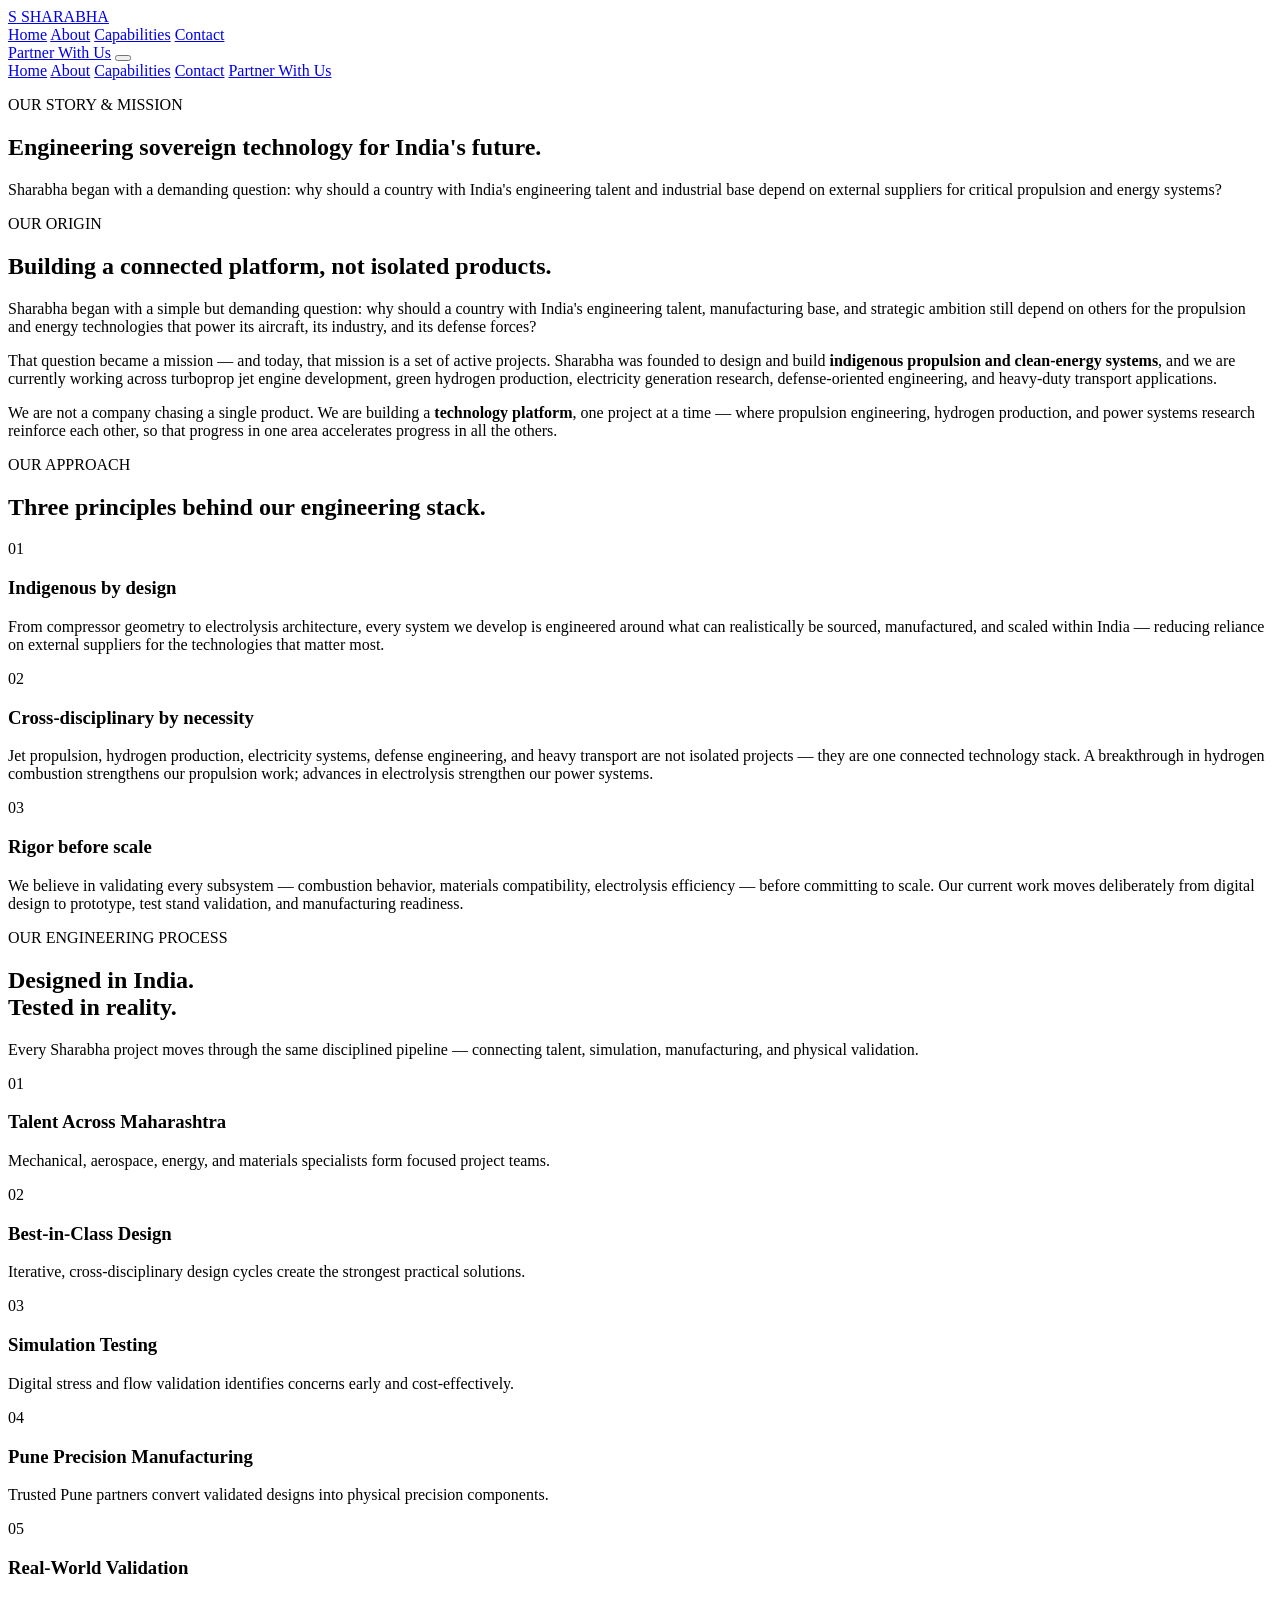
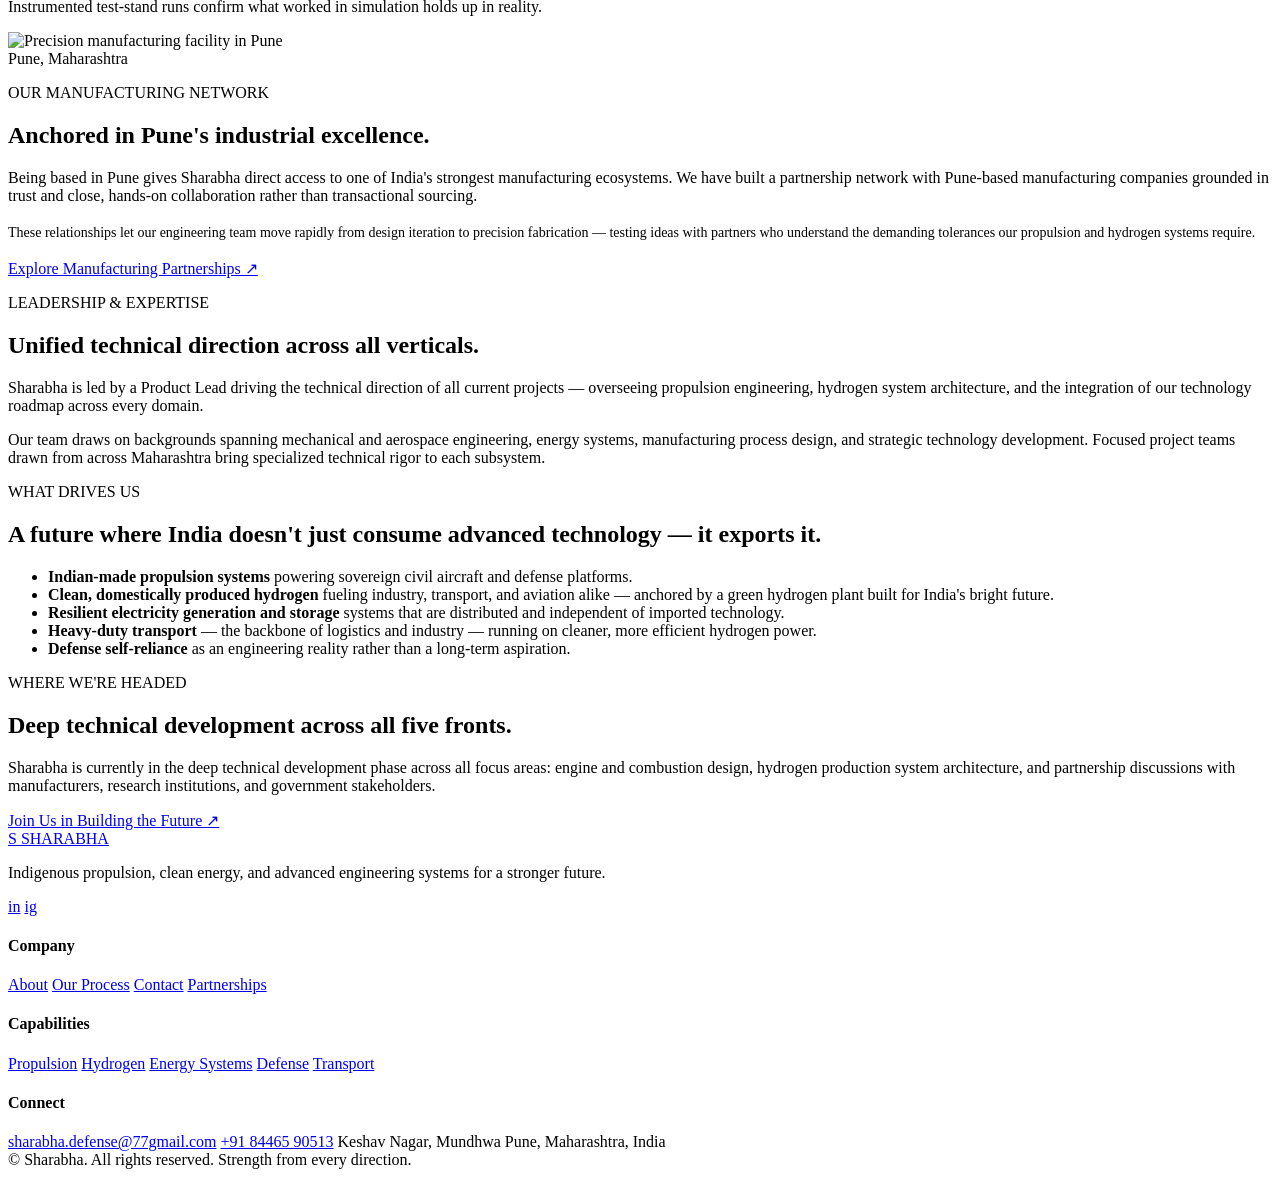
==== about.html @ 33ee584e "Add files via upload" ====
<!DOCTYPE html>
<html lang="en">
<head>
  <meta charset="UTF-8" />
  <meta name="viewport" content="width=device-width, initial-scale=1.0" />
  <title>About Sharabha | Indigenous Propulsion &amp; Clean Energy</title>
  <link rel="preconnect" href="https://fonts.googleapis.com">
  <link rel="preconnect" href="https://fonts.gstatic.com" crossorigin>
  <link href="https://fonts.googleapis.com/css2?family=DM+Sans:wght@400;500;600;700&family=Space+Grotesk:wght@400;500;600;700&display=swap" rel="stylesheet">
  <link rel="stylesheet" href="style.css">
</head>
<body>
  <div class="site-shell">
    <header class="site-header">
      <a class="brand" href="index.html" aria-label="Sharabha home">
        <span class="brand-mark">S</span>
        <span>SHARABHA</span>
      </a>
      <nav class="desktop-nav" aria-label="Main navigation">
        <a href="index.html">Home</a>
        <a href="about.html" class="current">About</a>
        <a href="capabilities.html">Capabilities</a>
        <a href="contact.html">Contact</a>
      </nav>
      <a class="header-cta" href="contact.html">Partner With Us</a>
      <button class="menu-toggle" id="menuToggle" aria-label="Open menu" aria-expanded="false">
        <span></span><span></span><span></span>
      </button>
    </header>
    <nav class="mobile-nav" id="mobileNav" aria-label="Mobile navigation">
      <a href="index.html">Home</a>
      <a href="about.html">About</a>
      <a href="capabilities.html">Capabilities</a>
      <a href="contact.html">Contact</a>
      <a href="contact.html">Partner With Us</a>
    </nav>

    <main>
      <!-- INTERIOR HERO -->
      <section class="interior-hero section">
        <p class="eyebrow">OUR STORY &amp; MISSION</p>
        <h1>Engineering sovereign technology for <span>India's future.</span></h1>
        <p>Sharabha began with a demanding question: why should a country with India's engineering talent and industrial base depend on external suppliers for critical propulsion and energy systems?</p>
      </section>

      <!-- OUR STORY -->
      <section class="story-section section">
        <div class="section-heading">
          <p class="eyebrow">OUR ORIGIN</p>
          <h2>Building a connected platform, not isolated products.</h2>
        </div>
        <div class="story-body">
          <p class="story-lead">
            Sharabha began with a simple but demanding question: why should a country with India's engineering talent, manufacturing base, and strategic ambition still depend on others for the propulsion and energy technologies that power its aircraft, its industry, and its defense forces?
          </p>
          <p>
            That question became a mission — and today, that mission is a set of active projects. Sharabha was founded to design and build <strong>indigenous propulsion and clean-energy systems</strong>, and we are currently working across turboprop jet engine development, green hydrogen production, electricity generation research, defense-oriented engineering, and heavy-duty transport applications.
          </p>
          <p>
            We are not a company chasing a single product. We are building a <strong>technology platform</strong>, one project at a time — where propulsion engineering, hydrogen production, and power systems research reinforce each other, so that progress in one area accelerates progress in all the others.
          </p>
        </div>
      </section>

      <!-- OUR PRINCIPLES -->
      <section class="principles-section section">
        <div class="principles-intro">
          <p class="eyebrow">OUR APPROACH</p>
          <h2>Three principles behind our engineering stack.</h2>
        </div>
        <div class="principles-grid">
          <article class="principle-card">
            <span class="principle-number">01</span>
            <h3>Indigenous by design</h3>
            <p>From compressor geometry to electrolysis architecture, every system we develop is engineered around what can realistically be sourced, manufactured, and scaled within India — reducing reliance on external suppliers for the technologies that matter most.</p>
          </article>
          <article class="principle-card">
            <span class="principle-number">02</span>
            <h3>Cross-disciplinary by necessity</h3>
            <p>Jet propulsion, hydrogen production, electricity systems, defense engineering, and heavy transport are not isolated projects — they are one connected technology stack. A breakthrough in hydrogen combustion strengthens our propulsion work; advances in electrolysis strengthen our power systems.</p>
          </article>
          <article class="principle-card">
            <span class="principle-number">03</span>
            <h3>Rigor before scale</h3>
            <p>We believe in validating every subsystem — combustion behavior, materials compatibility, electrolysis efficiency — before committing to scale. Our current work moves deliberately from digital design to prototype, test stand validation, and manufacturing readiness.</p>
          </article>
        </div>
      </section>

      <!-- PROCESS (NAVY STRIP) -->
      <section class="process" id="process">
        <div class="process-heading">
          <p class="eyebrow">OUR ENGINEERING PROCESS</p>
          <h2>Designed in India.<br><span>Tested in reality.</span></h2>
          <p>Every Sharabha project moves through the same disciplined pipeline — connecting talent, simulation, manufacturing, and physical validation.</p>
        </div>
        <div class="process-steps">
          <div class="process-line"></div>
          <article class="process-step">
            <div class="step-icon">01</div>
            <h3>Talent Across Maharashtra</h3>
            <p>Mechanical, aerospace, energy, and materials specialists form focused project teams.</p>
          </article>
          <article class="process-step">
            <div class="step-icon">02</div>
            <h3>Best-in-Class Design</h3>
            <p>Iterative, cross-disciplinary design cycles create the strongest practical solutions.</p>
          </article>
          <article class="process-step">
            <div class="step-icon">03</div>
            <h3>Simulation Testing</h3>
            <p>Digital stress and flow validation identifies concerns early and cost-effectively.</p>
          </article>
          <article class="process-step">
            <div class="step-icon">04</div>
            <h3>Pune Precision Manufacturing</h3>
            <p>Trusted Pune partners convert validated designs into physical precision components.</p>
          </article>
          <article class="process-step">
            <div class="step-icon">05</div>
            <h3>Real-World Validation</h3>
            <p>Instrumented test-stand runs confirm what worked in simulation holds up in reality.</p>
          </article>
        </div>
      </section>

      <!-- MANUFACTURING NETWORK -->
      <section class="network section">
        <div class="network-image">
          <img src="https://images.unsplash.com/photo-1565610222536-ef125c59da2e?auto=format&fit=crop&w=1400&q=85" alt="Precision manufacturing facility in Pune" />
          <div class="map-marker"><span></span> Pune, Maharashtra</div>
        </div>
        <div class="network-copy">
          <p class="eyebrow">OUR MANUFACTURING NETWORK</p>
          <h2>Anchored in Pune's industrial excellence.</h2>
          <p>Being based in Pune gives Sharabha direct access to one of India's strongest manufacturing ecosystems. We have built a partnership network with Pune-based manufacturing companies grounded in trust and close, hands-on collaboration rather than transactional sourcing.</p>
          <p style="margin-top: 14px; color: var(--muted); font-size: 14px; line-height: 1.75;">These relationships let our engineering team move rapidly from design iteration to precision fabrication — testing ideas with partners who understand the demanding tolerances our propulsion and hydrogen systems require.</p>
          <a class="button button-dark" href="contact.html">Explore Manufacturing Partnerships &#x2197;</a>
        </div>
      </section>

      <!-- LEADERSHIP -->
      <section class="leadership-section section">
        <div class="leadership-heading">
          <p class="eyebrow">LEADERSHIP &amp; EXPERTISE</p>
          <h2>Unified technical direction across all verticals.</h2>
        </div>
        <div class="leadership-body">
          <p class="leadership-lead">
            Sharabha is led by a Product Lead driving the technical direction of all current projects — overseeing propulsion engineering, hydrogen system architecture, and the integration of our technology roadmap across every domain.
          </p>
          <p>
            Our team draws on backgrounds spanning mechanical and aerospace engineering, energy systems, manufacturing process design, and strategic technology development. Focused project teams drawn from across Maharashtra bring specialized technical rigor to each subsystem.
          </p>
        </div>
      </section>

      <!-- VISION PANEL -->
      <section class="vision-section section">
        <div class="vision-panel">
          <p class="eyebrow">WHAT DRIVES US</p>
          <h2>A future where India doesn't just consume advanced technology — it exports it.</h2>
          <ul class="vision-list">
            <li>
              <span><strong>Indian-made propulsion systems</strong> powering sovereign civil aircraft and defense platforms.</span>
            </li>
            <li>
              <span><strong>Clean, domestically produced hydrogen</strong> fueling industry, transport, and aviation alike — anchored by a green hydrogen plant built for India's bright future.</span>
            </li>
            <li>
              <span><strong>Resilient electricity generation and storage</strong> systems that are distributed and independent of imported technology.</span>
            </li>
            <li>
              <span><strong>Heavy-duty transport</strong> — the backbone of logistics and industry — running on cleaner, more efficient hydrogen power.</span>
            </li>
            <li>
              <span><strong>Defense self-reliance</strong> as an engineering reality rather than a long-term aspiration.</span>
            </li>
          </ul>
        </div>
      </section>

      <!-- WHERE WE'RE HEADED -->
      <section class="direction-section section">
        <div class="direction-inner">
          <p class="eyebrow">WHERE WE'RE HEADED</p>
          <h2>Deep technical development across all five fronts.</h2>
          <p>
            Sharabha is currently in the deep technical development phase across all focus areas: engine and combustion design, hydrogen production system architecture, and partnership discussions with manufacturers, research institutions, and government stakeholders.
          </p>
          <a class="button button-dark" href="contact.html">Join Us in Building the Future &#x2197;</a>
        </div>
      </section>
    </main>

    <footer class="site-footer">
      <div class="footer-main">
        <div class="footer-brand">
          <a class="brand brand--light" href="index.html">
            <span class="brand-mark">S</span>
            <span>SHARABHA</span>
          </a>
          <p>Indigenous propulsion, clean energy, and advanced engineering systems for a stronger future.</p>
          <div class="social-links">
            <a href="#" aria-label="LinkedIn">in</a>
            <a href="#" aria-label="Instagram">ig</a>
          </div>
        </div>
        <div class="footer-column">
          <h4>Company</h4>
          <a href="about.html">About</a>
          <a href="about.html#process">Our Process</a>
          <a href="contact.html">Contact</a>
          <a href="contact.html">Partnerships</a>
        </div>
        <div class="footer-column">
          <h4>Capabilities</h4>
          <a href="capabilities.html">Propulsion</a>
          <a href="capabilities.html">Hydrogen</a>
          <a href="capabilities.html">Energy Systems</a>
          <a href="capabilities.html">Defense</a>
          <a href="capabilities.html">Transport</a>
        </div>
        <div class="footer-column">
          <h4>Connect</h4>
          <a href="mailto:sharabha.defense@77gmail.com">sharabha.defense@77gmail.com</a>
          <a href="tel:+918446590513">+91 84465 90513</a>
          <span>Keshav Nagar, Mundhwa</span>
          <span>Pune, Maharashtra, India</span>
        </div>
      </div>
      <div class="footer-bottom">
        <span>&copy; <span id="year"></span> Sharabha. All rights reserved.</span>
        <span>Strength from every direction.</span>
      </div>
    </footer>
  </div>

  <div class="transition-overlay" id="transitionOverlay" aria-hidden="true">
    <div class="transition-bar"></div><div class="transition-bar"></div>
    <div class="transition-bar"></div><div class="transition-bar"></div>
    <div class="transition-bar"></div><div class="transition-bar"></div>
    <div class="transition-bar"></div><div class="transition-bar"></div>
    <div class="transition-bar"></div><div class="transition-bar"></div>
  </div>
  <script src="transitions.js"></script>
</body>
</html>
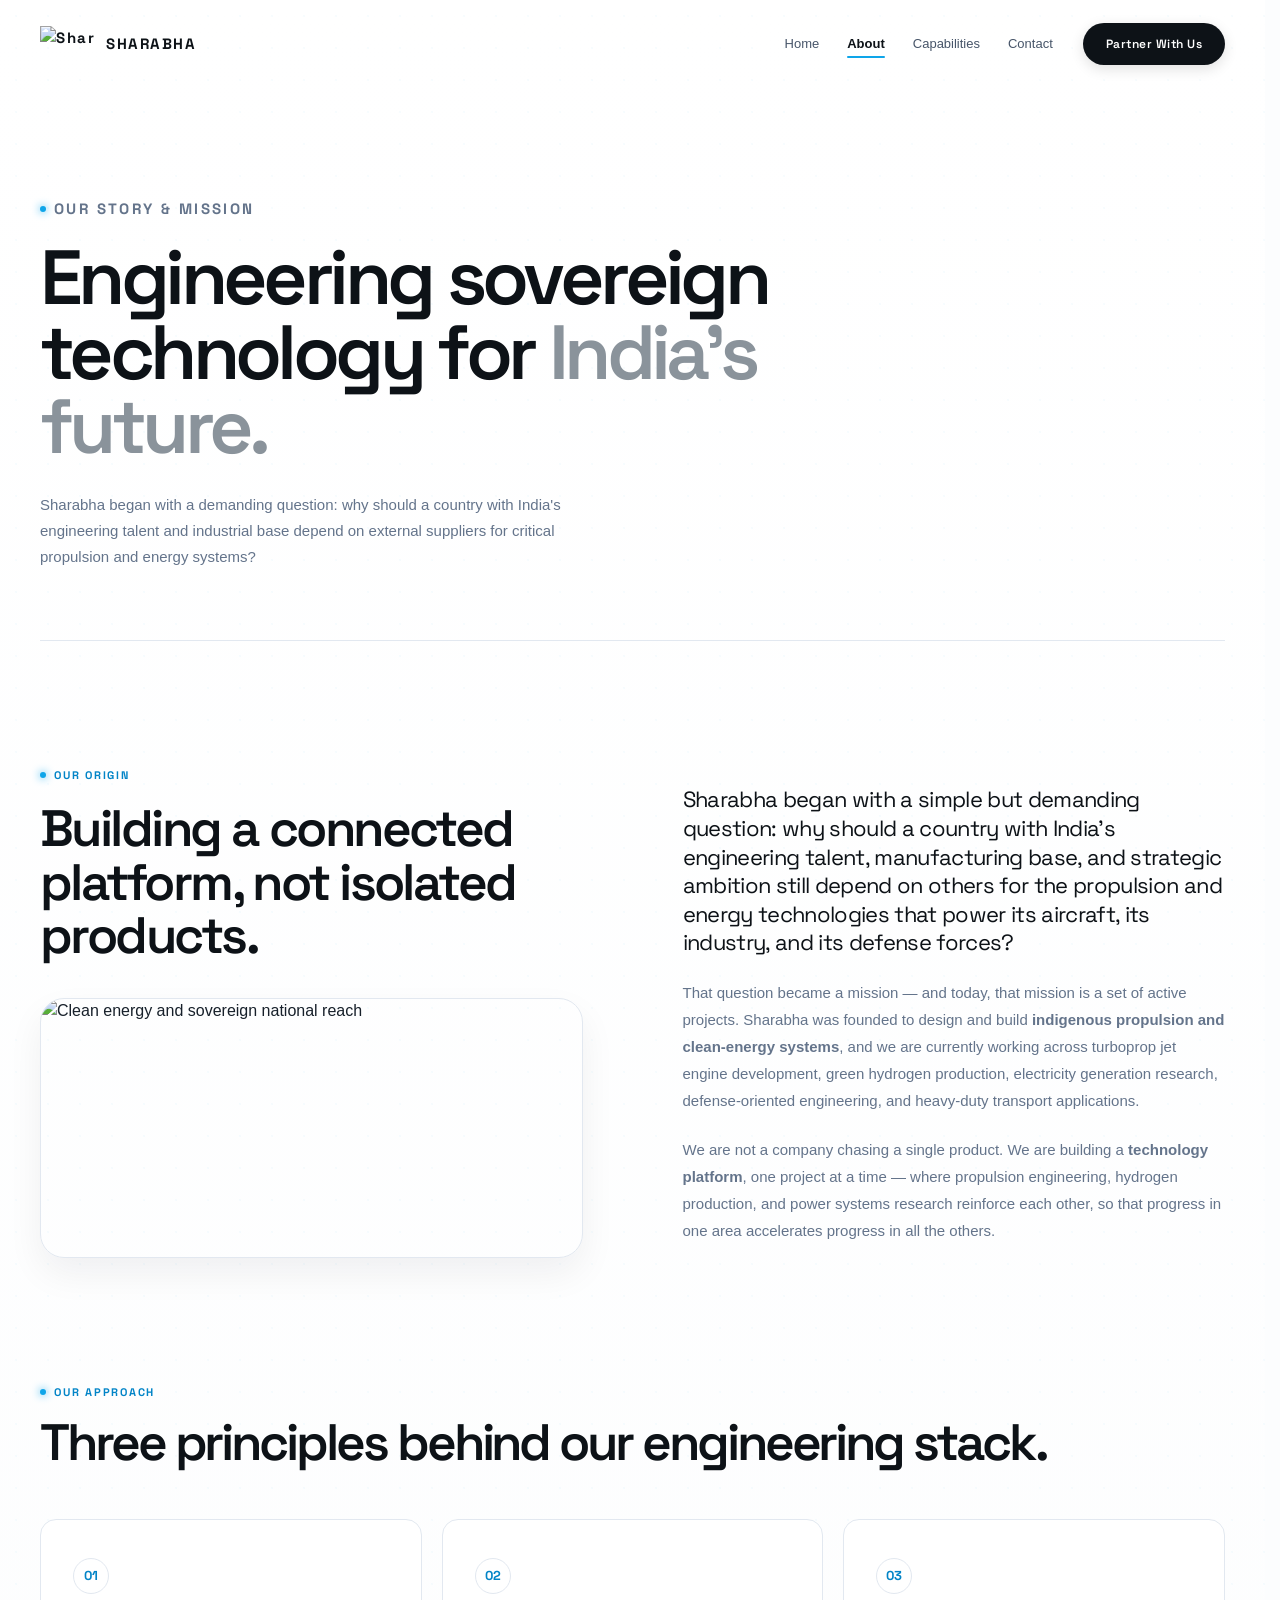
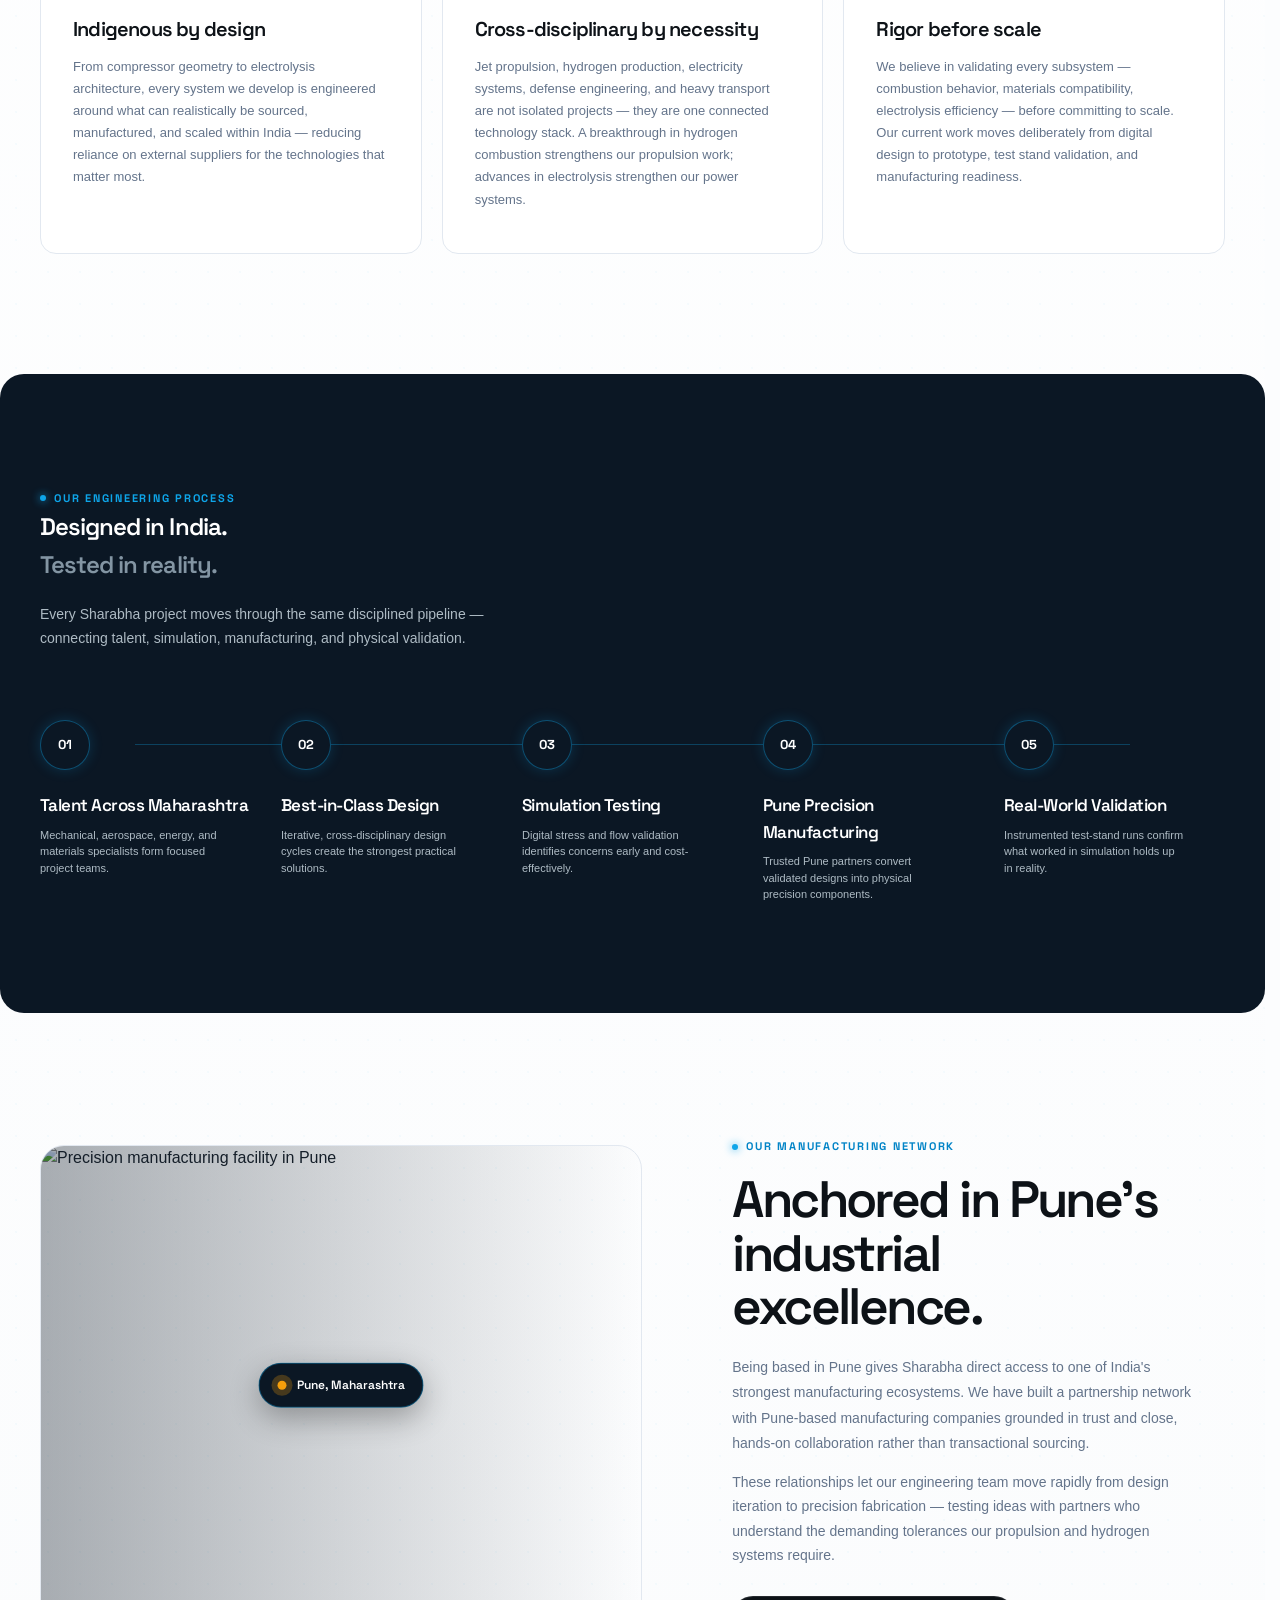
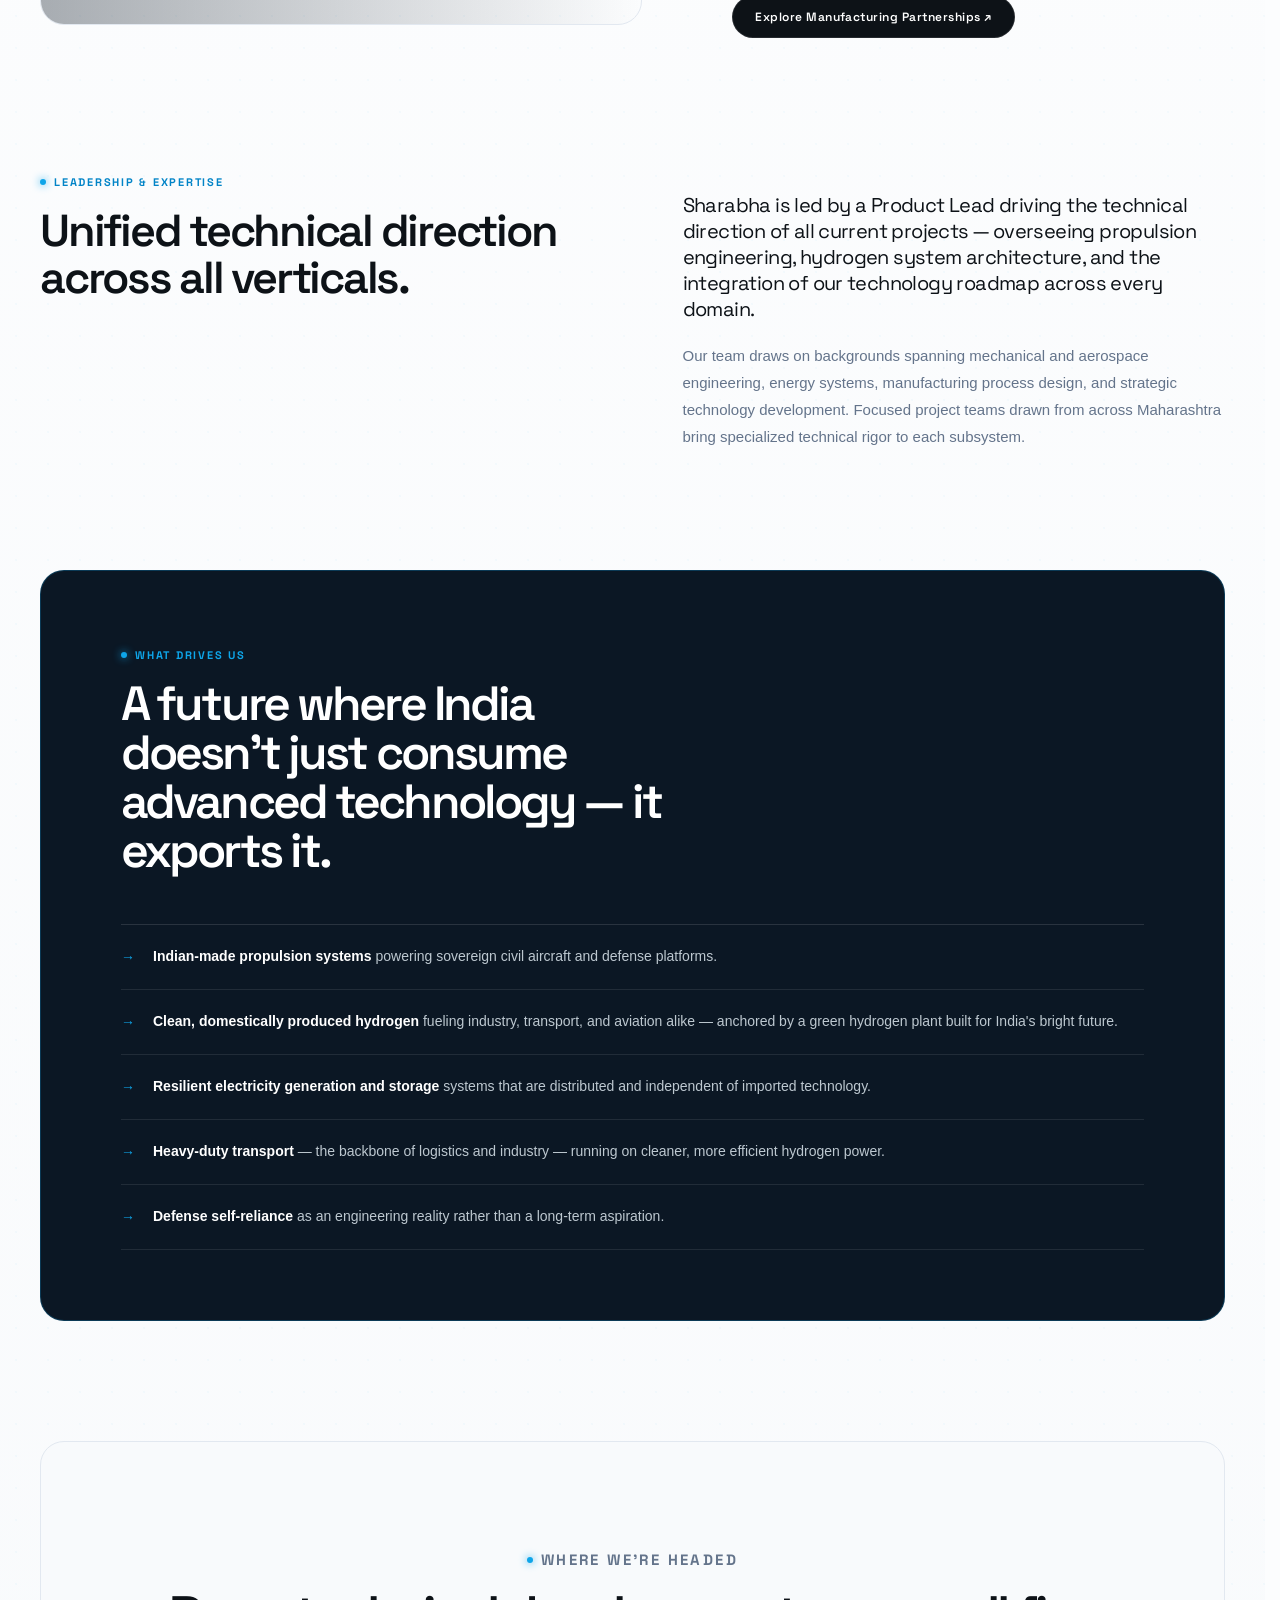
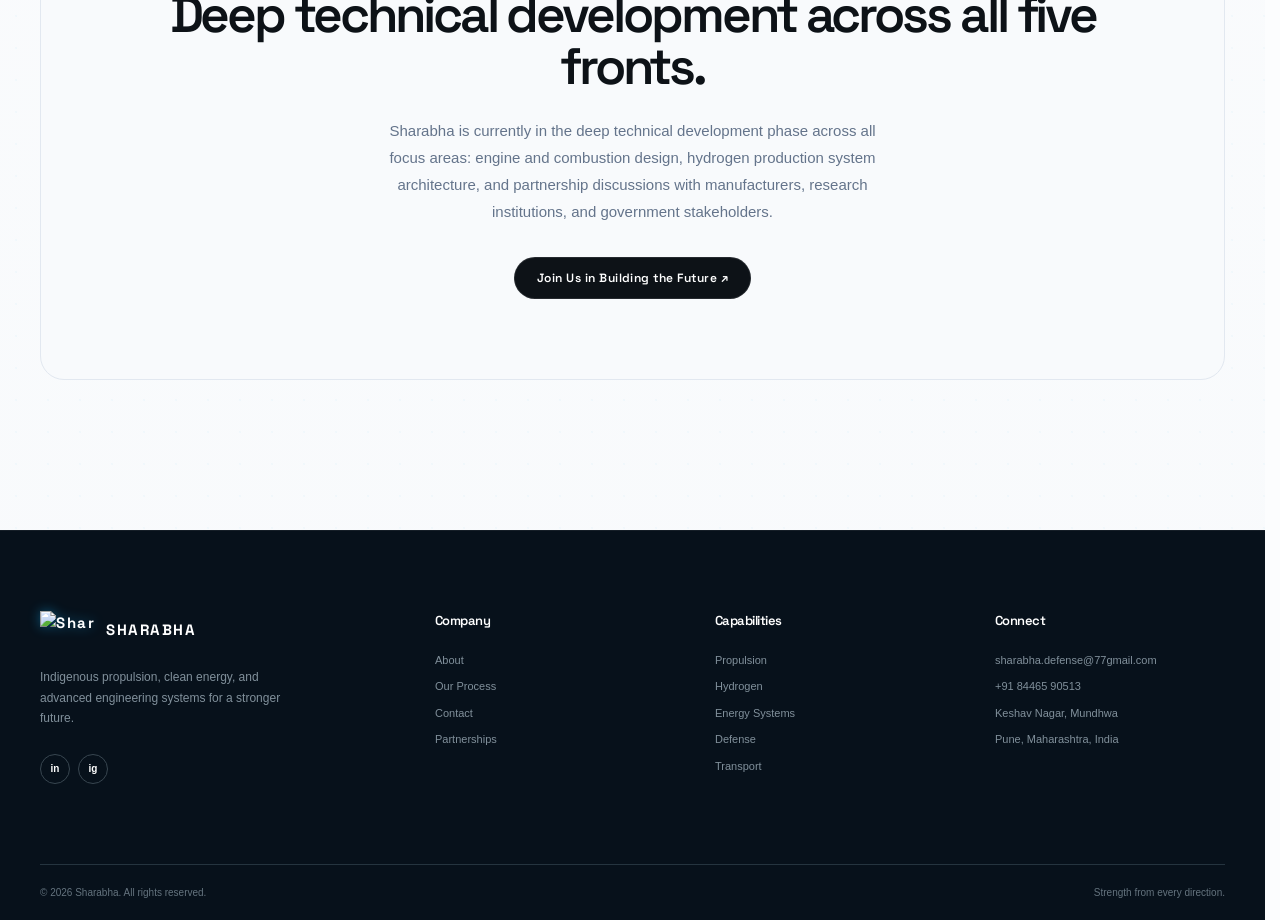
==== commit ddc3b71b: "Add files via upload" ====
--- a/about.html
+++ b/about.html
@@ -7,13 +7,21 @@
   <link rel="preconnect" href="https://fonts.googleapis.com">
   <link rel="preconnect" href="https://fonts.gstatic.com" crossorigin>
   <link href="https://fonts.googleapis.com/css2?family=DM+Sans:wght@400;500;600;700&family=Space+Grotesk:wght@400;500;600;700&display=swap" rel="stylesheet">
+  <link rel="icon" type="image/png" href="assets/logo.png">
   <link rel="stylesheet" href="style.css">
+  <script>
+    try {
+      if (sessionStorage.getItem('sh-transitioning')) {
+        document.documentElement.classList.add('sh-entering');
+      }
+    } catch (e) {}
+  </script>
 </head>
 <body>
   <div class="site-shell">
     <header class="site-header">
       <a class="brand" href="index.html" aria-label="Sharabha home">
-        <span class="brand-mark">S</span>
+        <img src="assets/logo.png" alt="Sharabha Logo" class="brand-logo" />
         <span>SHARABHA</span>
       </a>
       <nav class="desktop-nav" aria-label="Main navigation">
@@ -48,6 +56,9 @@
         <div class="section-heading">
           <p class="eyebrow">OUR ORIGIN</p>
           <h2>Building a connected platform, not isolated products.</h2>
+          <div style="margin-top: 36px; border-radius: var(--radius-lg); overflow: hidden; border: 1px solid var(--line); height: 260px; box-shadow: 0 16px 36px rgba(15,23,42,0.06);">
+            <img src="assets/glass-globe.jpg" alt="Clean energy and sovereign national reach" />
+          </div>
         </div>
         <div class="story-body">
           <p class="story-lead">
@@ -197,7 +208,7 @@
       <div class="footer-main">
         <div class="footer-brand">
           <a class="brand brand--light" href="index.html">
-            <span class="brand-mark">S</span>
+            <img src="assets/logo-light.png" alt="Sharabha Logo" class="brand-logo" />
             <span>SHARABHA</span>
           </a>
           <p>Indigenous propulsion, clean energy, and advanced engineering systems for a stronger future.</p>
--- a/style.css
+++ b/style.css
@@ -0,0 +1,1837 @@
+/* ================================================
+   SHARABHA — SHARED STYLESHEET (ENHANCED HUD / SCI-FI TECH)
+   ================================================ */
+
+:root {
+  --navy: #0b1724;
+  --navy-light: #173044;
+  --black: #0d1217;
+  --text: #17202a;
+  --muted: #64748b;
+  --line: #e2e8f0;
+  --soft: #f8fafc;
+  --white: #ffffff;
+  --teal: #8ba3b9;
+  --teal-dark: #718ca4;
+  --cyan: #0284c7;
+  --cyan-bright: #0ea5e9;
+  --cyan-glow: rgba(14, 165, 233, 0.15);
+  --saffron: #f59e0b;
+  --green: #10b981;
+  --container: 1240px;
+  --radius-lg: 24px;
+  --radius-md: 16px;
+  --radius-sm: 10px;
+}
+
+*, *::before, *::after { box-sizing: border-box; margin: 0; padding: 0; }
+html { scroll-behavior: smooth; scrollbar-gutter: stable; }
+body {
+  color: var(--text);
+  background: #fcfdfe;
+  font-family: "DM Sans", sans-serif;
+  line-height: 1.55;
+  overflow-x: hidden;
+  background-image:
+    radial-gradient(rgba(14, 165, 233, 0.03) 1px, transparent 1px),
+    linear-gradient(180deg, #ffffff 0%, #f8fafc 100%);
+  background-size: 32px 32px, 100% 100%;
+}
+body.transition-active { /* pointer events handled by overlay without scrollbar shift */ }
+img { display: block; width: 100%; height: 100%; object-fit: cover; }
+a { color: inherit; text-decoration: none; }
+button { font: inherit; }
+
+.site-shell { width: 100%; overflow: hidden; position: relative; }
+.section {
+  width: min(calc(100% - 80px), var(--container));
+  margin-inline: auto;
+}
+
+/* ================================================
+   TYPOGRAPHY
+   ================================================ */
+.eyebrow {
+  display: inline-flex;
+  align-items: center;
+  gap: 8px;
+  color: var(--cyan);
+  font-family: "Space Grotesk", sans-serif;
+  font-size: 11px;
+  font-weight: 700;
+  letter-spacing: 0.16em;
+  line-height: 1.3;
+  text-transform: uppercase;
+}
+.eyebrow::before {
+  content: "";
+  display: inline-block;
+  width: 6px;
+  height: 6px;
+  background: var(--cyan-bright);
+  border-radius: 50%;
+  box-shadow: 0 0 8px var(--cyan-bright);
+}
+
+h1, h2, h3, h4 {
+  font-family: "Space Grotesk", sans-serif;
+  font-weight: 600;
+  letter-spacing: -0.04em;
+}
+
+/* ================================================
+   SHARED HEADER
+   ================================================ */
+.site-header {
+  width: min(calc(100% - 80px), var(--container));
+  height: 88px;
+  display: flex;
+  align-items: center;
+  justify-content: space-between;
+  gap: 30px;
+  margin-inline: auto;
+  position: relative;
+  z-index: 20;
+}
+
+.brand {
+  display: inline-flex;
+  align-items: center;
+  gap: 12px;
+  color: var(--black);
+  font-family: "Space Grotesk", sans-serif;
+  font-size: 15px;
+  font-weight: 700;
+  letter-spacing: 0.1em;
+  white-space: nowrap;
+}
+.brand-logo {
+  height: 36px;
+  width: auto;
+  max-width: 54px;
+  object-fit: contain;
+  display: block;
+  transition: transform 0.2s ease, filter 0.2s ease;
+}
+.brand:hover .brand-logo {
+  transform: scale(1.06);
+}
+.brand--light .brand-logo,
+.site-footer .brand-logo {
+  filter: drop-shadow(0 0 6px rgba(14, 165, 233, 0.45));
+}
+.brand-mark {
+  width: 30px; height: 30px;
+  display: grid;
+  place-items: center;
+  border-radius: 8px;
+  color: var(--white);
+  background: linear-gradient(135deg, var(--navy), #1e293b);
+  border: 1px solid rgba(14, 165, 233, 0.4);
+  box-shadow: 0 0 12px rgba(14, 165, 233, 0.2);
+  font-family: "Space Grotesk", sans-serif;
+  font-size: 15px;
+  font-weight: 700;
+}
+.brand--light { color: var(--white); }
+.brand--light .brand-mark { color: var(--white); background: rgba(255,255,255,0.12); border-color: rgba(255,255,255,0.3); }
+
+.desktop-nav {
+  display: flex;
+  align-items: center;
+  gap: 28px;
+  margin-left: auto;
+}
+.desktop-nav a {
+  color: #475569;
+  font-size: 13px;
+  font-weight: 500;
+  transition: color 0.2s ease;
+}
+.desktop-nav a:hover { color: var(--cyan); }
+.desktop-nav a.current {
+  color: var(--black);
+  font-weight: 700;
+  position: relative;
+}
+.desktop-nav a.current::after {
+  content: "";
+  position: absolute;
+  bottom: -4px; left: 0; right: 0;
+  height: 2px;
+  background: var(--cyan-bright);
+  border-radius: 2px;
+}
+.desktop-nav--light a { color: rgba(255,255,255,0.7); }
+.desktop-nav--light a:hover { color: var(--white); }
+.desktop-nav--light a.current { color: var(--white); font-weight: 700; }
+.desktop-nav--light a.current::after { background: var(--cyan-bright); }
+
+.header-cta, .button {
+  min-height: 42px;
+  display: inline-flex;
+  align-items: center;
+  justify-content: center;
+  gap: 10px;
+  padding: 0 22px;
+  border: 1px solid transparent;
+  border-radius: 999px;
+  font-family: "Space Grotesk", sans-serif;
+  font-size: 12px;
+  font-weight: 600;
+  letter-spacing: 0.04em;
+  cursor: pointer;
+  transition:
+    transform 0.2s ease,
+    background 0.2s ease,
+    color 0.2s ease,
+    box-shadow 0.2s ease;
+}
+.header-cta {
+  color: var(--white);
+  background: var(--black);
+  box-shadow: 0 4px 14px rgba(0,0,0,0.12);
+}
+.header-cta:hover, .button:hover { transform: translateY(-2px); }
+.header-cta--light {
+  background: rgba(255,255,255,0.12);
+  color: var(--white);
+  border-color: rgba(255,255,255,0.28);
+}
+.header-cta--light:hover { background: rgba(255,255,255,0.22); }
+
+.menu-toggle {
+  display: none;
+  width: 40px; height: 40px;
+  border: 0;
+  background: transparent;
+  cursor: pointer;
+}
+.menu-toggle span {
+  width: 22px; height: 2px;
+  display: block;
+  margin: 5px auto;
+  background: var(--black);
+}
+.menu-toggle--light span { background: var(--white); }
+.mobile-nav { display: none; }
+
+.button-dark {
+  color: var(--white);
+  background: var(--black);
+  border: 1px solid rgba(255,255,255,0.1);
+}
+.button-dark:hover {
+  background: var(--navy);
+  box-shadow: 0 6px 20px rgba(11, 23, 36, 0.25);
+}
+.button-outline {
+  color: var(--black);
+  border-color: #cbd5e1;
+  background: rgba(255,255,255,0.8);
+  backdrop-filter: blur(8px);
+}
+.button-outline:hover {
+  border-color: var(--black);
+  background: var(--white);
+}
+.button-outline--light {
+  color: var(--white);
+  border-color: rgba(255,255,255,0.4);
+  background: transparent;
+}
+.button-outline--light:hover { border-color: var(--white); }
+.button-light {
+  color: var(--black);
+  background: var(--white);
+  border: 1px solid rgba(0,0,0,0.06);
+  box-shadow: 0 4px 14px rgba(0,0,0,0.08);
+}
+.button-light:hover {
+  box-shadow: 0 8px 24px rgba(0,0,0,0.14);
+}
+
+.button-group { display: flex; flex-wrap: wrap; gap: 14px; margin-top: 32px; }
+
+.text-link {
+  display: inline-flex;
+  align-items: center;
+  gap: 8px;
+  margin-top: 24px;
+  padding-bottom: 4px;
+  border-bottom: 1.5px solid var(--black);
+  color: var(--black);
+  font-family: "Space Grotesk", sans-serif;
+  font-size: 13px;
+  font-weight: 600;
+  transition: color 0.2s, border-color 0.2s;
+}
+.text-link:hover {
+  color: var(--cyan);
+  border-color: var(--cyan);
+}
+
+/* ================================================
+   HERO (HOME) — TECH & WIREFRAME INSPIRED
+   ================================================ */
+.hero {
+  min-height: 610px;
+  display: grid;
+  grid-template-columns: 0.95fr 1.05fr;
+  align-items: center;
+  gap: 60px;
+  padding-top: 40px;
+  padding-bottom: 86px;
+}
+.hero h1 {
+  max-width: 650px;
+  margin-top: 18px;
+  color: var(--black);
+  font-size: clamp(42px, 5vw, 70px);
+  letter-spacing: -0.05em;
+  line-height: 0.98;
+}
+.hero h1 span { color: #94a3b8; }
+.hero-description {
+  max-width: 500px;
+  margin-top: 24px;
+  color: var(--muted);
+  font-size: 15px;
+  line-height: 1.75;
+}
+.hero-meta {
+  display: flex;
+  align-items: center;
+  gap: 10px;
+  margin-top: 50px;
+  color: #475569;
+  font-family: "Space Grotesk", sans-serif;
+  font-size: 12px;
+  font-weight: 500;
+  letter-spacing: 0.02em;
+}
+.status-dot {
+  width: 8px; height: 8px;
+  border-radius: 50%;
+  background: var(--green);
+  box-shadow: 0 0 0 5px rgba(16, 185, 129, 0.18);
+}
+
+.hero-visual { min-height: 530px; position: relative; }
+.hero-grid-pattern {
+  width: 90%; height: 85%;
+  position: absolute;
+  top: 5%; right: 0;
+  opacity: 0.55;
+  background-image:
+    linear-gradient(rgba(14, 165, 233, 0.12) 1px, transparent 1px),
+    linear-gradient(90deg, rgba(14, 165, 233, 0.12) 1px, transparent 1px);
+  background-size: 28px 28px;
+  border-radius: 50%;
+  transform: rotate(-6deg);
+}
+
+/* Three-image layout based on wireframe & visual brief */
+.image-card {
+  position: absolute;
+  overflow: hidden;
+  border-radius: var(--radius-lg);
+  background: #e2e8f0;
+  box-shadow: 0 24px 50px rgba(15, 23, 42, 0.12);
+  border: 1px solid rgba(255, 255, 255, 0.8);
+}
+.image-card::after {
+  content: "";
+  position: absolute;
+  inset: 0;
+  background: linear-gradient(180deg, transparent 55%, rgba(11, 23, 36, 0.45));
+  pointer-events: none;
+}
+.image-card-main {
+  width: 58%;
+  height: 72%;
+  top: 10%;
+  left: 6%;
+  z-index: 3;
+}
+.image-card-top {
+  width: 32%;
+  height: 40%;
+  top: 2%;
+  right: 4%;
+  z-index: 2;
+  border: 1px solid rgba(14, 165, 233, 0.3);
+}
+.image-card-bottom {
+  width: 34%;
+  height: 38%;
+  right: 2%;
+  bottom: 8%;
+  z-index: 4;
+}
+.image-label {
+  position: absolute;
+  right: 18px; bottom: 16px; left: 18px;
+  z-index: 2;
+  display: flex;
+  justify-content: space-between;
+  align-items: center;
+  color: var(--white);
+  font-family: "Space Grotesk", sans-serif;
+  font-size: 10px;
+  font-weight: 700;
+  letter-spacing: 0.1em;
+}
+.image-label span:first-child {
+  padding: 3px 7px;
+  background: rgba(14, 165, 233, 0.85);
+  border-radius: 4px;
+  font-size: 9px;
+}
+.hero-stamp {
+  width: 96px; height: 96px;
+  position: absolute;
+  right: 32%; bottom: -4%;
+  z-index: 5;
+  display: grid;
+  place-items: center;
+  align-content: center;
+  gap: 2px;
+  border: 1px solid rgba(14, 165, 233, 0.35);
+  border-radius: 50%;
+  color: var(--navy);
+  background: rgba(255, 255, 255, 0.92);
+  backdrop-filter: blur(10px);
+  box-shadow: 0 10px 30px rgba(11, 23, 36, 0.15);
+  text-align: center;
+  transform: rotate(-10deg);
+}
+.hero-stamp span { font-family: "Space Grotesk", sans-serif; font-size: 20px; font-weight: 700; color: var(--navy); }
+.hero-stamp small { font-size: 7px; font-weight: 700; letter-spacing: 0.08em; line-height: 1.1; color: var(--muted); }
+
+/* ================================================
+   TRUST STRIP
+   ================================================ */
+.trust-strip {
+  min-height: 64px;
+  display: flex;
+  align-items: center;
+  justify-content: center;
+  gap: clamp(24px, 5.5vw, 80px);
+  padding: 16px 40px;
+  color: #64748b;
+  border-top: 1px solid var(--line);
+  border-bottom: 1px solid var(--line);
+  background: rgba(248, 250, 252, 0.6);
+  font-family: "Space Grotesk", sans-serif;
+  font-size: 11px;
+  font-weight: 600;
+  letter-spacing: 0.12em;
+}
+.trust-strip span {
+  display: inline-flex;
+  align-items: center;
+  gap: 8px;
+}
+.trust-strip span::before {
+  content: "//";
+  color: var(--cyan-bright);
+  font-size: 10px;
+}
+
+/* ================================================
+   HOME — INTRO
+   ================================================ */
+.intro {
+  display: grid;
+  grid-template-columns: 1fr 1fr;
+  gap: 100px;
+  padding-top: 130px;
+  padding-bottom: 130px;
+}
+.section-heading h2,
+.section-topline h2,
+.network-copy h2 {
+  max-width: 650px;
+  margin-top: 16px;
+  color: var(--black);
+  font-size: clamp(34px, 4vw, 56px);
+  letter-spacing: -0.05em;
+  line-height: 1.04;
+}
+.section-heading h2 span,
+.section-topline h2 span,
+.network-copy h2 span { color: #94a3b8; }
+
+.intro-content { max-width: 520px; padding-top: 24px; }
+.large-text {
+  color: var(--black);
+  font-family: "Space Grotesk", sans-serif;
+  font-size: 22px;
+  letter-spacing: -0.03em;
+  line-height: 1.35;
+}
+.intro-content > p:not(.large-text) {
+  margin-top: 22px;
+  color: var(--muted);
+  font-size: 15px;
+  line-height: 1.8;
+}
+
+/* ================================================
+   TOP CAPABILITIES GRID ("Top Destinations" Style)
+   ================================================ */
+.capabilities { padding-bottom: 130px; }
+.section-topline {
+  display: flex;
+  align-items: flex-end;
+  justify-content: space-between;
+  gap: 40px;
+  margin-bottom: 40px;
+}
+.section-note { max-width: 320px; color: var(--muted); font-size: 14px; line-height: 1.6; }
+
+/* Filter bar matching wireframe */
+.domain-filter-bar {
+  display: flex;
+  align-items: center;
+  gap: 8px;
+  margin-bottom: 30px;
+  overflow-x: auto;
+  padding-bottom: 6px;
+}
+.domain-pill {
+  padding: 6px 14px;
+  border-radius: 999px;
+  font-family: "Space Grotesk", sans-serif;
+  font-size: 12px;
+  font-weight: 600;
+  color: #64748b;
+  border: 1px solid var(--line);
+  background: var(--white);
+  white-space: nowrap;
+  transition: all 0.2s;
+}
+.domain-pill:hover, .domain-pill.active {
+  color: var(--white);
+  background: var(--black);
+  border-color: var(--black);
+}
+
+/* 5 Cards Row Layout */
+.capability-row-grid {
+  display: grid;
+  grid-template-columns: repeat(5, 1fr);
+  gap: 16px;
+}
+.capability-vcard {
+  border-radius: var(--radius-md);
+  border: 1px solid var(--line);
+  background: var(--white);
+  overflow: hidden;
+  display: flex;
+  flex-direction: column;
+  transition: transform 0.3s ease, box-shadow 0.3s ease, border-color 0.3s ease;
+}
+.capability-vcard:hover {
+  transform: translateY(-6px);
+  border-color: var(--cyan-bright);
+  box-shadow: 0 18px 36px rgba(14, 165, 233, 0.12);
+}
+.vcard-image {
+  height: 200px;
+  position: relative;
+  overflow: hidden;
+  background: #e2e8f0;
+}
+.vcard-image img {
+  transition: transform 0.5s ease;
+}
+.capability-vcard:hover .vcard-image img {
+  transform: scale(1.06);
+}
+.vcard-badge {
+  position: absolute;
+  top: 12px; left: 12px;
+  padding: 4px 9px;
+  border-radius: 6px;
+  font-family: "Space Grotesk", sans-serif;
+  font-size: 9px;
+  font-weight: 700;
+  letter-spacing: 0.08em;
+  color: var(--white);
+  background: rgba(11, 23, 36, 0.85);
+  backdrop-filter: blur(8px);
+}
+.vcard-body {
+  padding: 20px 18px 24px;
+  display: flex;
+  flex-direction: column;
+  flex: 1;
+}
+.vcard-number {
+  color: var(--cyan);
+  font-family: "Space Grotesk", sans-serif;
+  font-size: 11px;
+  font-weight: 700;
+  letter-spacing: 0.1em;
+}
+.vcard-body h3 {
+  margin-top: 8px;
+  font-size: 17px;
+  line-height: 1.25;
+  color: var(--black);
+}
+.vcard-body p {
+  margin-top: 10px;
+  color: var(--muted);
+  font-size: 12px;
+  line-height: 1.6;
+  flex: 1;
+}
+.vcard-link {
+  margin-top: 18px;
+  display: inline-flex;
+  align-items: center;
+  justify-content: space-between;
+  width: 100%;
+  padding-top: 12px;
+  border-top: 1px solid #f1f5f9;
+  font-family: "Space Grotesk", sans-serif;
+  font-size: 12px;
+  font-weight: 600;
+  color: var(--black);
+}
+.vcard-link span {
+  width: 24px; height: 24px;
+  display: grid;
+  place-items: center;
+  border-radius: 50%;
+  border: 1px solid var(--line);
+  font-size: 12px;
+  transition: all 0.2s;
+}
+.capability-vcard:hover .vcard-link span {
+  background: var(--black);
+  color: var(--white);
+  border-color: var(--black);
+}
+
+/* ================================================
+   LATEST UPDATES / EDITORIAL ("Latest Stories" Style)
+   ================================================ */
+.latest-updates { padding-bottom: 130px; }
+.editorial-grid {
+  display: grid;
+  grid-template-columns: 1.2fr 0.8fr;
+  gap: 40px;
+}
+.featured-story {
+  border-radius: var(--radius-lg);
+  border: 1px solid var(--line);
+  background: var(--white);
+  overflow: hidden;
+  display: flex;
+  flex-direction: column;
+  box-shadow: 0 10px 30px rgba(0,0,0,0.03);
+}
+.featured-story-image {
+  height: 380px;
+  position: relative;
+  overflow: hidden;
+  background: #f1f5f9;
+}
+.featured-story-copy {
+  padding: 32px 36px 38px;
+}
+.story-tag {
+  display: inline-flex;
+  align-items: center;
+  gap: 8px;
+  color: var(--cyan);
+  font-family: "Space Grotesk", sans-serif;
+  font-size: 10px;
+  font-weight: 700;
+  letter-spacing: 0.12em;
+  text-transform: uppercase;
+}
+.featured-story-copy h3 {
+  margin-top: 12px;
+  font-size: 28px;
+  line-height: 1.15;
+  color: var(--black);
+}
+.featured-story-copy p {
+  margin-top: 14px;
+  color: var(--muted);
+  font-size: 14px;
+  line-height: 1.75;
+}
+.story-meta {
+  margin-top: 20px;
+  color: #94a3b8;
+  font-size: 11px;
+  font-family: "Space Grotesk", sans-serif;
+  display: flex;
+  gap: 14px;
+}
+
+/* Stacked updates on right */
+.updates-list {
+  display: flex;
+  flex-direction: column;
+  gap: 16px;
+}
+.update-item {
+  display: grid;
+  grid-template-columns: 100px 1fr 24px;
+  align-items: center;
+  gap: 20px;
+  padding: 16px;
+  border-radius: var(--radius-md);
+  border: 1px solid var(--line);
+  background: var(--white);
+  transition: all 0.2s;
+}
+.update-item:hover {
+  border-color: var(--cyan-bright);
+  box-shadow: 0 8px 24px rgba(14, 165, 233, 0.08);
+  transform: translateY(-2px);
+}
+.update-thumb {
+  width: 100px;
+  height: 90px;
+  border-radius: 10px;
+  overflow: hidden;
+  background: #e2e8f0;
+}
+.update-info h4 {
+  font-size: 15px;
+  line-height: 1.25;
+  color: var(--black);
+  margin-top: 4px;
+}
+.update-info p {
+  font-size: 12px;
+  color: var(--muted);
+  margin-top: 6px;
+  line-height: 1.45;
+}
+.update-arrow {
+  color: var(--muted);
+  font-size: 14px;
+}
+
+/* ================================================
+   PROCESS (SHARED)
+   ================================================ */
+.process {
+  width: 100%;
+  padding: 110px max(40px, calc((100% - var(--container)) / 2));
+  color: var(--white);
+  background: var(--navy);
+  border-radius: var(--radius-lg);
+  margin-bottom: 120px;
+}
+.process h2 { color: var(--white); }
+.process h2 span { color: #8395a3; }
+.process-heading { max-width: 620px; }
+.process-heading .eyebrow { color: var(--cyan-bright); }
+.process-heading .eyebrow::before { background: var(--cyan-bright); }
+.process-heading > p:last-child {
+  max-width: 480px;
+  margin-top: 20px;
+  color: #aebbc4;
+  font-size: 14px;
+  line-height: 1.7;
+}
+.process-steps {
+  position: relative;
+  display: grid;
+  grid-template-columns: repeat(5, 1fr);
+  gap: 20px;
+  margin-top: 70px;
+}
+.process-line {
+  height: 1px;
+  position: absolute;
+  top: 24px; right: 8%; left: 8%;
+  background: rgba(14, 165, 233, 0.3);
+}
+.process-step { position: relative; z-index: 2; }
+.step-icon {
+  width: 50px; height: 50px;
+  display: grid;
+  place-items: center;
+  border: 1px solid rgba(14, 165, 233, 0.4);
+  border-radius: 50%;
+  color: var(--white);
+  background: var(--navy);
+  font-family: "Space Grotesk", sans-serif;
+  font-size: 13px;
+  font-weight: 700;
+  box-shadow: 0 0 14px rgba(14, 165, 233, 0.2);
+}
+.process-step h3 { margin-top: 22px; font-size: 17px; letter-spacing: -0.03em; }
+.process-step p { max-width: 180px; margin-top: 8px; color: #aebbc4; font-size: 11px; line-height: 1.5; }
+
+/* ================================================
+   MANUFACTURING NETWORK
+   ================================================ */
+.network {
+  display: grid;
+  grid-template-columns: 1.1fr 0.9fr;
+  align-items: center;
+  gap: 90px;
+  padding-bottom: 130px;
+}
+.network-image {
+  height: 480px;
+  position: relative;
+  overflow: hidden;
+  border-radius: var(--radius-lg);
+  border: 1px solid var(--line);
+}
+.network-image::after {
+  content: "";
+  position: absolute;
+  inset: 0;
+  background: linear-gradient(90deg, rgba(11, 23, 36, 0.35), transparent);
+}
+.map-marker {
+  display: flex;
+  align-items: center;
+  gap: 10px;
+  position: absolute;
+  top: 50%; left: 50%;
+  z-index: 2;
+  padding: 12px 18px;
+  border-radius: 999px;
+  color: var(--white);
+  background: var(--navy);
+  border: 1px solid rgba(14, 165, 233, 0.4);
+  box-shadow: 0 10px 30px rgba(0,0,0,0.3);
+  font-family: "Space Grotesk", sans-serif;
+  font-size: 12px;
+  font-weight: 600;
+  transform: translate(-50%, -50%);
+}
+.map-marker span {
+  width: 9px; height: 9px;
+  border-radius: 50%;
+  background: var(--saffron);
+  box-shadow: 0 0 0 6px rgba(245, 158, 11, 0.25);
+}
+.network-copy { max-width: 460px; }
+.network-copy > p:not(.eyebrow) { margin-top: 22px; color: var(--muted); font-size: 14px; line-height: 1.8; }
+.network-copy .button { margin-top: 28px; }
+
+/* ================================================
+   CLOSING BANNER ("Straight to Your Inbox" Style)
+   ================================================ */
+.connect-banner-section { padding-bottom: 110px; }
+.connect-banner {
+  background: linear-gradient(135deg, #0b1724 0%, #172a3a 100%);
+  border-radius: var(--radius-lg);
+  padding: 70px 60px;
+  color: var(--white);
+  text-align: center;
+  position: relative;
+  overflow: hidden;
+  border: 1px solid rgba(14, 165, 233, 0.25);
+  box-shadow: 0 24px 60px rgba(11, 23, 36, 0.15);
+}
+.connect-banner::before {
+  content: "";
+  position: absolute;
+  top: 0; left: 50%; transform: translateX(-50%);
+  width: 60%; height: 2px;
+  background: linear-gradient(90deg, transparent, var(--cyan-bright), transparent);
+}
+.connect-banner .eyebrow { color: var(--cyan-bright); }
+.connect-banner .eyebrow::before { background: var(--cyan-bright); }
+.connect-banner h2 {
+  max-width: 680px;
+  margin: 16px auto 0;
+  font-size: clamp(32px, 4vw, 50px);
+  line-height: 1.05;
+  color: var(--white);
+}
+.connect-banner > p:not(.eyebrow) {
+  max-width: 520px;
+  margin: 18px auto 0;
+  color: #adbac3;
+  font-size: 14px;
+  line-height: 1.7;
+}
+.connect-input-group {
+  display: flex;
+  align-items: center;
+  justify-content: center;
+  gap: 12px;
+  max-width: 460px;
+  margin: 32px auto 0;
+}
+.connect-input-group input {
+  flex: 1;
+  min-height: 46px;
+  padding: 0 18px;
+  border-radius: 999px;
+  border: 1px solid rgba(255,255,255,0.25);
+  background: rgba(255,255,255,0.08);
+  backdrop-filter: blur(8px);
+  color: var(--white);
+  font-family: "DM Sans", sans-serif;
+  font-size: 13px;
+  outline: none;
+}
+.connect-input-group input::placeholder { color: rgba(255,255,255,0.5); }
+.connect-input-group input:focus { border-color: var(--cyan-bright); }
+
+/* ================================================
+   FOOTER
+   ================================================ */
+.site-footer { color: #aebbc4; background: #07111b; border-top: 1px solid rgba(255,255,255,0.06); }
+.footer-main {
+  width: min(calc(100% - 80px), var(--container));
+  display: grid;
+  grid-template-columns: 1.5fr repeat(3, 1fr);
+  gap: 50px;
+  margin-inline: auto;
+  padding: 80px 0;
+}
+.footer-brand > p { max-width: 260px; margin-top: 20px; color: #81909b; font-size: 12px; line-height: 1.7; }
+.social-links { display: flex; gap: 8px; margin-top: 25px; }
+.social-links a {
+  width: 30px; height: 30px;
+  display: grid;
+  place-items: center;
+  border: 1px solid #384650;
+  border-radius: 50%;
+  color: var(--white);
+  font-size: 10px;
+  font-weight: 700;
+}
+.footer-column { display: flex; flex-direction: column; align-items: flex-start; gap: 10px; }
+.footer-column h4 { margin-bottom: 10px; color: var(--white); font-size: 13px; }
+.footer-column a, .footer-column span { color: #81909b; font-size: 11px; line-height: 1.5; }
+.footer-column a:hover { color: var(--white); }
+.footer-bottom {
+  width: min(calc(100% - 80px), var(--container));
+  display: flex;
+  justify-content: space-between;
+  gap: 20px;
+  margin-inline: auto;
+  padding: 20px 0;
+  border-top: 1px solid #25343f;
+  color: #64737e;
+  font-size: 10px;
+}
+
+/* ================================================
+   PAGE TRANSITION OVERLAY (OPTIMIZED, FAST & SILKY)
+   ================================================ */
+.transition-overlay {
+  position: fixed;
+  inset: 0;
+  width: 100vw;
+  height: 100vh;
+  z-index: 99999;
+  display: flex;
+  pointer-events: none;
+  visibility: hidden;
+  overflow: hidden;
+  contain: strict;
+}
+.transition-overlay.show,
+html.sh-entering .transition-overlay {
+  visibility: visible !important;
+  pointer-events: auto !important;
+}
+
+.transition-bar {
+  flex: 0 0 calc(10% + 1px);
+  width: calc(10% + 1px);
+  margin-right: -1px;
+  height: 100%;
+  border-left: 1px solid rgba(255, 255, 255, 0.16);
+  transform: scaleX(0);
+  transform-origin: left center;
+  transition: transform 0.22s cubic-bezier(0.25, 1, 0.5, 1);
+  will-change: transform;
+  backface-visibility: hidden;
+  -webkit-backface-visibility: hidden;
+}
+.transition-bar:first-child { border-left: 0; }
+
+.transition-bar:nth-child(1)  { background: #8ba3b9; transition-delay: 0.00s; }
+.transition-bar:nth-child(2)  { background: #849db5; transition-delay: 0.015s; }
+.transition-bar:nth-child(3)  { background: #7e97af; transition-delay: 0.03s; }
+.transition-bar:nth-child(4)  { background: #7891a9; transition-delay: 0.045s; }
+.transition-bar:nth-child(5)  { background: #718ba2; transition-delay: 0.06s; }
+.transition-bar:nth-child(6)  { background: #6b849c; transition-delay: 0.075s; }
+.transition-bar:nth-child(7)  { background: #647d95; transition-delay: 0.09s; }
+.transition-bar:nth-child(8)  { background: #5e778e; transition-delay: 0.105s; }
+.transition-bar:nth-child(9)  { background: #587187; transition-delay: 0.12s; }
+.transition-bar:nth-child(10) { background: #4b6478; transition-delay: 0.135s; }
+
+/* Exit animation: Bars scale in from Left to Right */
+.transition-overlay.show .transition-bar {
+  transform: scaleX(1);
+  transform-origin: left center;
+}
+
+/* Instant full coverage on newly loading page to eliminate any flash */
+html.sh-entering .transition-bar {
+  transform: scaleX(1) !important;
+  transform-origin: right center !important;
+  transition: none !important;
+}
+
+/* Enter reveal animation: Bars scale down towards Right */
+.transition-overlay.releasing .transition-bar {
+  transform: scaleX(0) !important;
+  transform-origin: right center !important;
+  transition: transform 0.24s cubic-bezier(0.25, 1, 0.5, 1) !important;
+}
+.transition-overlay.releasing .transition-bar:nth-child(1)  { transition-delay: 0.00s !important; }
+.transition-overlay.releasing .transition-bar:nth-child(2)  { transition-delay: 0.015s !important; }
+.transition-overlay.releasing .transition-bar:nth-child(3)  { transition-delay: 0.03s !important; }
+.transition-overlay.releasing .transition-bar:nth-child(4)  { transition-delay: 0.045s !important; }
+.transition-overlay.releasing .transition-bar:nth-child(5)  { transition-delay: 0.06s !important; }
+.transition-overlay.releasing .transition-bar:nth-child(6)  { transition-delay: 0.075s !important; }
+.transition-overlay.releasing .transition-bar:nth-child(7)  { transition-delay: 0.09s !important; }
+.transition-overlay.releasing .transition-bar:nth-child(8)  { transition-delay: 0.105s !important; }
+.transition-overlay.releasing .transition-bar:nth-child(9)  { transition-delay: 0.12s !important; }
+.transition-overlay.releasing .transition-bar:nth-child(10) { transition-delay: 0.135s !important; }
+
+
+/* ================================================
+   INTERIOR PAGES — SHARED HERO
+   ================================================ */
+.interior-hero {
+  padding: 80px 0 70px;
+  border-bottom: 1px solid var(--line);
+}
+.interior-hero h1 {
+  max-width: 800px;
+  margin-top: 18px;
+  color: var(--black);
+  font-size: clamp(48px, 6vw, 80px);
+  letter-spacing: -0.06em;
+  line-height: 0.97;
+}
+.interior-hero h1 span { color: #8a939b; }
+.interior-hero > p {
+  max-width: 580px;
+  margin-top: 28px;
+  color: var(--muted);
+  font-size: 15px;
+  line-height: 1.75;
+}
+
+/* ================================================
+   ABOUT PAGE
+   ================================================ */
+.story-section {
+  display: grid;
+  grid-template-columns: 1fr 1fr;
+  gap: 100px;
+  padding: 120px 0;
+}
+.story-body { padding-top: 24px; }
+.story-body p {
+  color: var(--muted);
+  font-size: 15px;
+  line-height: 1.8;
+  margin-top: 22px;
+}
+.story-lead {
+  color: var(--black) !important;
+  font-family: "Space Grotesk", sans-serif;
+  font-size: 22px !important;
+  letter-spacing: -0.03em;
+  line-height: 1.3 !important;
+  margin-top: 0 !important;
+}
+
+.principles-section { padding: 0 0 120px; }
+.principles-intro { margin-bottom: 50px; }
+.principles-intro h2 {
+  margin-top: 14px;
+  color: var(--black);
+  font-size: clamp(34px, 4vw, 52px);
+  letter-spacing: -0.06em;
+  line-height: 1.02;
+}
+.principles-grid {
+  display: grid;
+  grid-template-columns: repeat(3, 1fr);
+  gap: 20px;
+}
+.principle-card {
+  padding: 38px 32px 42px;
+  border: 1px solid var(--line);
+  border-radius: var(--radius-md);
+  background: var(--white);
+}
+.principle-number {
+  display: inline-flex;
+  align-items: center;
+  justify-content: center;
+  width: 36px; height: 36px;
+  border-radius: 50%;
+  border: 1px solid var(--line);
+  color: var(--cyan);
+  font-family: "Space Grotesk", sans-serif;
+  font-size: 13px;
+  font-weight: 700;
+  margin-bottom: 24px;
+}
+.principle-card h3 { color: var(--black); font-size: 20px; letter-spacing: -0.04em; line-height: 1.1; margin-bottom: 16px; }
+.principle-card p { color: var(--muted); font-size: 13px; line-height: 1.7; }
+.principle-card strong { color: var(--black); }
+
+.leadership-section {
+  display: grid;
+  grid-template-columns: 1fr 1fr;
+  gap: 100px;
+  align-items: start;
+  padding-bottom: 120px;
+}
+.leadership-heading h2 {
+  margin-top: 14px;
+  color: var(--black);
+  font-size: clamp(32px, 3.5vw, 46px);
+  letter-spacing: -0.05em;
+  line-height: 1.05;
+}
+.leadership-body { padding-top: 24px; }
+.leadership-body p { color: var(--muted); font-size: 15px; line-height: 1.8; margin-top: 20px; }
+.leadership-lead {
+  color: var(--black) !important;
+  font-family: "Space Grotesk", sans-serif;
+  font-size: 20px !important;
+  letter-spacing: -0.03em;
+  line-height: 1.3 !important;
+  margin-top: 0 !important;
+}
+
+.vision-section { padding-bottom: 120px; }
+.vision-panel {
+  background: var(--navy);
+  border-radius: var(--radius-lg);
+  padding: 70px 80px;
+  color: var(--white);
+  border: 1px solid rgba(14, 165, 233, 0.25);
+}
+.vision-panel .eyebrow { color: var(--cyan-bright); }
+.vision-panel h2 {
+  margin-top: 14px;
+  font-size: clamp(30px, 3.8vw, 48px);
+  letter-spacing: -0.06em;
+  line-height: 1.02;
+  max-width: 560px;
+  margin-bottom: 48px;
+}
+.vision-list { list-style: none; border-top: 1px solid rgba(255,255,255,0.12); }
+.vision-list li {
+  display: flex;
+  align-items: flex-start;
+  gap: 18px;
+  padding: 20px 0;
+  border-bottom: 1px solid rgba(255,255,255,0.09);
+  color: #bdc8d0;
+  font-size: 14px;
+  line-height: 1.65;
+}
+.vision-list li::before { content: "→"; color: var(--cyan-bright); flex-shrink: 0; font-size: 14px; margin-top: 1px; }
+.vision-list li strong { color: var(--white); }
+
+.direction-section { padding: 0 0 150px; }
+.direction-inner {
+  background: var(--soft);
+  border-radius: var(--radius-lg);
+  padding: 80px;
+  text-align: center;
+  border: 1px solid var(--line);
+}
+.direction-inner .eyebrow { margin-bottom: 0; }
+.direction-inner h2 {
+  margin-top: 16px;
+  font-size: clamp(32px, 4vw, 52px);
+  letter-spacing: -0.06em;
+  line-height: 1.02;
+  color: var(--black);
+}
+.direction-inner > p {
+  max-width: 520px;
+  margin: 24px auto 0;
+  color: var(--muted);
+  font-size: 15px;
+  line-height: 1.8;
+}
+.direction-inner .button { margin-top: 32px; }
+
+/* ================================================
+   CAPABILITIES PAGE — DEEP DIVES
+   ================================================ */
+.capabilities-intro {
+  max-width: 640px;
+  margin-top: 24px;
+  color: var(--muted);
+  font-size: 15px;
+  line-height: 1.75;
+}
+.capability-deep {
+  padding: 100px 0;
+  border-bottom: 1px solid var(--line);
+}
+.capability-deep-grid {
+  display: flex;
+  gap: 80px;
+  align-items: center;
+}
+.capability-deep--reverse .capability-deep-grid { flex-direction: row-reverse; }
+.capability-deep-image {
+  flex: 0 0 calc(50% - 40px);
+  height: 480px;
+  overflow: hidden;
+  border-radius: var(--radius-lg);
+  background: #d9dcde;
+  position: relative;
+  border: 1px solid var(--line);
+}
+.capability-deep-image img { transition: transform 0.6s ease; height: 100%; }
+.capability-deep-image:hover img { transform: scale(1.04); }
+.capability-deep-image::after {
+  content: "";
+  position: absolute;
+  inset: 0;
+  background: linear-gradient(180deg, transparent 55%, rgba(0,0,0,0.32));
+  pointer-events: none;
+}
+.capability-image-badge {
+  position: absolute;
+  bottom: 24px; left: 24px;
+  z-index: 2;
+  padding: 8px 14px;
+  border-radius: 999px;
+  background: rgba(11, 23, 36, 0.85);
+  border: 1px solid rgba(14, 165, 233, 0.4);
+  color: var(--white);
+  font-family: "Space Grotesk", sans-serif;
+  font-size: 10px;
+  font-weight: 700;
+  letter-spacing: 0.08em;
+  backdrop-filter: blur(8px);
+}
+.capability-deep-content { flex: 1; }
+.capability-big-number {
+  display: block;
+  font-family: "Space Grotesk", sans-serif;
+  font-size: 80px;
+  font-weight: 700;
+  letter-spacing: -0.06em;
+  line-height: 1;
+  color: #e2e8f0;
+  margin-bottom: 12px;
+}
+.capability-deep-content .eyebrow { margin-bottom: 14px; }
+.capability-deep-content h2 {
+  font-size: clamp(28px, 3.5vw, 44px);
+  letter-spacing: -0.05em;
+  line-height: 1.05;
+  color: var(--black);
+}
+.capability-deep-content > p {
+  margin-top: 20px;
+  color: var(--muted);
+  font-size: 14px;
+  line-height: 1.8;
+}
+.capability-bullets { list-style: none; margin-top: 28px; border-top: 1px solid var(--line); }
+.capability-bullets li {
+  display: flex;
+  align-items: flex-start;
+  gap: 14px;
+  padding: 13px 0;
+  border-bottom: 1px solid var(--line);
+  font-size: 13px;
+  color: var(--muted);
+  line-height: 1.55;
+}
+.capability-bullets li::before { content: "→"; color: var(--cyan); flex-shrink: 0; font-size: 12px; margin-top: 1px; }
+.capability-bullets li strong { color: var(--black); }
+
+.capabilities-cta-section {
+  padding: 120px 0;
+  text-align: center;
+}
+.capabilities-cta-section h2 {
+  max-width: 680px;
+  margin: 16px auto 0;
+  font-size: clamp(36px, 4.5vw, 58px);
+  letter-spacing: -0.06em;
+  line-height: 1;
+  color: var(--black);
+}
+.capabilities-cta-section > p {
+  max-width: 480px;
+  margin: 24px auto 0;
+  color: var(--muted);
+  font-size: 14px;
+  line-height: 1.7;
+}
+.capabilities-cta-section .button { margin-top: 32px; }
+
+/* ================================================
+   CONTACT PAGE
+   ================================================ */
+.contact-page-header {
+  background: var(--navy);
+  width: 100%;
+}
+.contact-page-header .brand { color: var(--white); }
+.contact-page-header .brand-mark { color: var(--white); background: rgba(255,255,255,0.12); }
+.contact-page-header .desktop-nav a { color: rgba(255,255,255,0.65); }
+.contact-page-header .desktop-nav a:hover { color: var(--white); }
+.contact-page-header .desktop-nav a.current { color: var(--white); }
+.contact-page-header .menu-toggle span { background: var(--white); }
+.contact-page-header .mobile-nav {
+  background: var(--navy-light);
+  border-color: rgba(255,255,255,0.1);
+}
+.contact-page-header .mobile-nav a { color: rgba(255,255,255,0.85); }
+
+.contact-hero {
+  background: var(--navy);
+  padding: 0;
+}
+.contact-hero-inner {
+  width: min(calc(100% - 80px), var(--container));
+  margin-inline: auto;
+  padding: 90px 0 85px;
+}
+.contact-hero .eyebrow { color: var(--cyan-bright); }
+.contact-hero h1 {
+  max-width: 720px;
+  margin-top: 18px;
+  color: var(--white);
+  font-size: clamp(44px, 5.5vw, 76px);
+  letter-spacing: -0.06em;
+  line-height: 0.97;
+}
+.contact-hero h1 span { color: #8395a3; }
+.contact-hero-description {
+  max-width: 580px;
+  margin-top: 28px;
+  color: #aebbc4;
+  font-size: 15px;
+  line-height: 1.75;
+}
+
+.contact-body { padding: 100px 0; }
+.contact-grid {
+  display: grid;
+  grid-template-columns: 0.85fr 1.15fr;
+  gap: 80px;
+  align-items: start;
+}
+.contact-info-col .eyebrow { margin-bottom: 0; }
+.contact-info-col h2 {
+  margin-top: 14px;
+  color: var(--black);
+  font-size: clamp(26px, 2.8vw, 36px);
+  letter-spacing: -0.05em;
+  line-height: 1.05;
+  margin-bottom: 20px;
+}
+.contact-info-col > p {
+  color: var(--muted);
+  font-size: 14px;
+  line-height: 1.8;
+  margin-bottom: 36px;
+}
+.contact-details { border-top: 1px solid var(--line); }
+.contact-detail-item {
+  display: flex;
+  gap: 20px;
+  align-items: flex-start;
+  padding: 17px 0;
+  border-bottom: 1px solid var(--line);
+}
+.detail-label {
+  min-width: 76px;
+  color: var(--muted);
+  font-size: 9px;
+  font-weight: 700;
+  letter-spacing: 0.12em;
+  text-transform: uppercase;
+  padding-top: 2px;
+  flex-shrink: 0;
+}
+.detail-value { color: var(--black); font-size: 13px; line-height: 1.65; }
+.detail-value a { color: var(--black); transition: color 0.2s; }
+.detail-value a:hover { color: var(--cyan); }
+
+.contact-form-col h3 {
+  margin-bottom: 28px;
+  color: var(--black);
+  font-size: 22px;
+  letter-spacing: -0.04em;
+  line-height: 1.1;
+}
+.form-row { display: grid; grid-template-columns: 1fr 1fr; gap: 14px; }
+.form-group { margin-bottom: 14px; }
+.form-group label {
+  display: block;
+  font-size: 9px;
+  font-weight: 700;
+  letter-spacing: 0.12em;
+  text-transform: uppercase;
+  color: var(--muted);
+  margin-bottom: 8px;
+}
+.form-group input,
+.form-group select,
+.form-group textarea {
+  width: 100%;
+  padding: 13px 16px;
+  border: 1px solid var(--line);
+  border-radius: 12px;
+  font-family: "DM Sans", sans-serif;
+  font-size: 14px;
+  color: var(--text);
+  background: var(--white);
+  outline: none;
+  transition: border-color 0.2s ease, box-shadow 0.2s ease;
+  -webkit-appearance: none;
+  appearance: none;
+}
+.form-group select {
+  background-image: url("data:image/svg+xml,%3csvg xmlns='http://www.w3.org/2000/svg' viewBox='0 0 16 16'%3e%3cpath fill='none' stroke='%2368727d' stroke-linecap='round' stroke-linejoin='round' stroke-width='2' d='M2 5l6 6 6-6'/%3e%3c/svg%3e");
+  background-repeat: no-repeat;
+  background-position: right 14px center;
+  background-size: 14px;
+  padding-right: 40px;
+  cursor: pointer;
+}
+.form-group input:focus,
+.form-group select:focus,
+.form-group textarea:focus {
+  border-color: var(--navy);
+  box-shadow: 0 0 0 3px rgba(11, 23, 36, 0.06);
+}
+.form-group textarea { resize: vertical; min-height: 130px; line-height: 1.6; }
+.form-submit-btn {
+  width: 100%;
+  min-height: 48px;
+  margin-top: 6px;
+  display: flex;
+  align-items: center;
+  justify-content: center;
+  gap: 10px;
+  padding: 0 24px;
+  border: none;
+  border-radius: 999px;
+  font-family: "Space Grotesk", sans-serif;
+  font-size: 13px;
+  font-weight: 600;
+  color: var(--white);
+  background: var(--navy);
+  cursor: pointer;
+  transition: background 0.2s ease, transform 0.2s ease;
+}
+.form-submit-btn:hover { background: var(--navy-light); transform: translateY(-2px); }
+.form-note { margin-top: 14px; color: var(--muted); font-size: 11px; line-height: 1.55; }
+
+.audience-section {
+  width: 100%;
+  background: var(--soft);
+  padding: 100px max(40px, calc((100% - var(--container)) / 2));
+}
+.audience-heading { margin-bottom: 50px; }
+.audience-heading h2 {
+  max-width: 480px;
+  margin-top: 14px;
+  color: var(--black);
+  font-size: clamp(30px, 3.8vw, 46px);
+  letter-spacing: -0.06em;
+  line-height: 1.02;
+}
+.audience-grid {
+  display: grid;
+  grid-template-columns: repeat(5, 1fr);
+  gap: 16px;
+}
+.audience-card {
+  padding: 28px 22px 32px;
+  border: 1px solid var(--line);
+  border-radius: var(--radius-md);
+  background: var(--white);
+}
+.audience-icon {
+  width: 40px; height: 40px;
+  display: grid;
+  place-items: center;
+  border-radius: 10px;
+  background: var(--navy);
+  color: var(--white);
+  font-family: "Space Grotesk", sans-serif;
+  font-size: 13px;
+  font-weight: 700;
+}
+.audience-card h4 { margin-top: 20px; color: var(--black); font-size: 14px; letter-spacing: -0.03em; line-height: 1.2; }
+.audience-card p { margin-top: 10px; color: var(--muted); font-size: 11px; line-height: 1.55; }
+
+/* ================================================
+   RESPONSIVE
+   ================================================ */
+@media (max-width: 1100px) {
+  .capability-row-grid { grid-template-columns: repeat(3, 1fr); }
+  .editorial-grid { grid-template-columns: 1fr; }
+}
+
+@media (max-width: 1000px) {
+  .desktop-nav { gap: 15px; }
+  .hero { gap: 30px; }
+  .intro { gap: 50px; }
+  .network { gap: 50px; }
+  .footer-main { grid-template-columns: 1.5fr 1fr 1fr; }
+  .story-section { gap: 60px; }
+  .principles-grid { gap: 14px; }
+  .leadership-section { gap: 60px; }
+  .vision-panel { padding: 55px 55px; }
+  .capability-deep-grid { gap: 50px; }
+  .capability-deep-image { height: 400px; }
+  .contact-grid { gap: 55px; }
+  .audience-grid { grid-template-columns: repeat(3, 1fr); }
+}
+
+@media (max-width: 760px) {
+  .section { width: min(calc(100% - 40px), 600px); }
+  .site-header { width: calc(100% - 40px); height: 72px; }
+  .desktop-nav, .header-cta { display: none; }
+  .menu-toggle { display: block; }
+  .mobile-nav {
+    width: calc(100% - 40px);
+    position: absolute;
+    top: 65px; left: 20px;
+    z-index: 15;
+    display: flex;
+    flex-direction: column;
+    gap: 0;
+    padding: 8px;
+    border: 1px solid var(--line);
+    border-radius: 16px;
+    background: var(--white);
+    box-shadow: 0 15px 35px rgba(8, 22, 35, 0.12);
+    opacity: 0;
+    pointer-events: none;
+    transform: translateY(-10px);
+    transition: opacity 0.2s ease, transform 0.2s ease;
+  }
+  .mobile-nav.active { opacity: 1; pointer-events: auto; transform: translateY(0); }
+  .mobile-nav a { padding: 13px 15px; border-radius: 10px; color: var(--text); font-size: 13px; }
+  
+  .hero { display: flex; flex-direction: column; align-items: stretch; gap: 44px; padding-top: 40px; padding-bottom: 60px; }
+  .hero h1 { font-size: clamp(38px, 11vw, 56px); }
+  .hero-description { font-size: 14px; }
+  .hero-meta { margin-top: 30px; }
+  .hero-visual { min-height: 440px; }
+  .image-card-main { width: 63%; height: 72%; left: 0; }
+  .image-card-top  { width: 34%; height: 40%; right: 0; }
+  .image-card-bottom { width: 37%; height: 37%; right: 0; bottom: 4%; }
+  .hero-stamp { right: 31%; bottom: 0; }
+  .trust-strip { justify-content: flex-start; gap: 25px; overflow-x: auto; padding-inline: 20px; white-space: nowrap; font-size: 10px; }
+  .intro { display: block; padding-top: 80px; padding-bottom: 80px; }
+  .intro-content { padding-top: 30px; }
+  .section-heading h2, .section-topline h2, .network-copy h2 { font-size: clamp(32px, 10vw, 48px); }
+  
+  .capability-row-grid { display: flex; gap: 14px; overflow-x: auto; margin-right: -20px; padding-right: 20px; scroll-snap-type: x mandatory; }
+  .capability-vcard { min-width: 78%; flex: 0 0 78%; scroll-snap-align: start; }
+  
+  .update-item { grid-template-columns: 78px 1fr; gap: 14px; }
+  .update-arrow { display: none; }
+  
+  .process { padding: 70px 20px; border-radius: var(--radius-md); }
+  .process-steps { display: flex; flex-direction: column; gap: 30px; margin-top: 45px; }
+  .process-line { width: 1px; height: calc(100% - 45px); top: 25px; right: auto; bottom: 20px; left: 24px; }
+  .process-step { display: grid; grid-template-columns: 50px 1fr; column-gap: 20px; }
+  .process-step h3 { align-self: end; margin-top: 0; }
+  .process-step p { grid-column: 2; max-width: none; margin-top: 5px; }
+  
+  .network { display: flex; flex-direction: column; align-items: stretch; gap: 40px; padding-bottom: 80px; }
+  .network-image { height: 320px; }
+  
+  .connect-banner { padding: 50px 20px; }
+  .connect-input-group { flex-direction: column; width: 100%; }
+  .connect-input-group input, .connect-input-group button { width: 100%; }
+  
+  .footer-main { width: calc(100% - 40px); grid-template-columns: 1fr 1fr; gap: 40px 25px; padding: 60px 0; }
+  .footer-brand { grid-column: span 2; }
+  .footer-bottom { width: calc(100% - 40px); flex-direction: column; gap: 8px; padding: 18px 0; }
+  
+  .interior-hero { padding: 55px 0 50px; }
+  .interior-hero h1 { font-size: clamp(38px, 11vw, 56px); }
+  .story-section { display: block; padding: 70px 0; }
+  .principles-grid { grid-template-columns: 1fr; }
+  .leadership-section { display: block; padding-bottom: 70px; }
+  .vision-panel { padding: 40px 24px; }
+  .direction-inner { padding: 40px 20px; }
+  .capability-deep { padding: 60px 0; }
+  .capability-deep-grid { flex-direction: column !important; gap: 32px; }
+  .capability-deep-image { flex: none; width: 100%; height: 260px; }
+  .contact-hero-inner { padding: 60px 0 50px; }
+  .contact-body { padding: 60px 0; }
+  .contact-grid { display: block; }
+  .contact-form-col { margin-top: 50px; }
+  .audience-section { padding: 60px 20px; }
+  .audience-grid { grid-template-columns: 1fr; gap: 12px; }
+  .form-row { grid-template-columns: 1fr; }
+}
+
+/* ================================================
+   CINEMATIC ENGINEERING LAB VIDEO SECTION
+   ================================================ */
+.lab-cinematic-section {
+  padding-bottom: 140px;
+}
+.lab-cinematic-container {
+  width: 100%;
+  position: relative;
+  background: #080d14;
+  border: 1px solid rgba(14, 165, 233, 0.3);
+  border-radius: var(--radius-lg);
+  overflow: hidden;
+  box-shadow: 0 30px 80px rgba(8, 18, 30, 0.45), 0 0 0 1px rgba(255, 255, 255, 0.06);
+}
+.lab-cinematic-viewport {
+  position: relative;
+  width: 100%;
+  aspect-ratio: 16 / 9;
+  overflow: hidden;
+  background: #05090f;
+  display: flex;
+  align-items: center;
+  justify-content: center;
+}
+.cinematic-video,
+.cinematic-poster-img {
+  width: 100%;
+  height: 100%;
+  object-fit: cover;
+  display: block;
+  transform-origin: center center;
+  animation: cinematicDolly 22s ease-in-out infinite alternate;
+  will-change: transform;
+}
+.cinematic-video.paused,
+.cinematic-poster-img.paused {
+  animation-play-state: paused;
+}
+@keyframes cinematicDolly {
+  0% {
+    transform: scale(1) translate(0%, 0%);
+  }
+  50% {
+    transform: scale(1.07) translate(-1.2%, -0.8%);
+  }
+  100% {
+    transform: scale(1.03) translate(0.8%, -1.2%);
+  }
+}
+
+/* Ambient Scanline Sweep */
+.lab-cinematic-viewport::after {
+  content: "";
+  position: absolute;
+  inset: 0;
+  background: linear-gradient(
+    180deg,
+    rgba(14, 165, 233, 0) 0%,
+    rgba(14, 165, 233, 0.04) 50%,
+    rgba(14, 165, 233, 0) 100%
+  );
+  pointer-events: none;
+  animation: scanlineSweep 7s linear infinite;
+}
+@keyframes scanlineSweep {
+  0% { transform: translateY(-100%); }
+  100% { transform: translateY(100%); }
+}
+
+/* Corner Reticles */
+.corner-reticle {
+  position: absolute;
+  width: 22px;
+  height: 22px;
+  border: 2px solid rgba(14, 165, 233, 0.7);
+  pointer-events: none;
+  z-index: 5;
+}
+.corner-reticle.top-left { top: 20px; left: 20px; border-right: 0; border-bottom: 0; }
+.corner-reticle.top-right { top: 20px; right: 20px; border-left: 0; border-bottom: 0; }
+.corner-reticle.bottom-left { bottom: 20px; left: 20px; border-right: 0; border-top: 0; }
+.corner-reticle.bottom-right { bottom: 20px; right: 20px; border-left: 0; border-top: 0; }
+
+/* Top HUD Banner */
+.cinematic-hud-top {
+  position: absolute;
+  top: 20px;
+  left: 50px;
+  right: 50px;
+  display: flex;
+  align-items: center;
+  justify-content: space-between;
+  gap: 15px;
+  z-index: 6;
+  pointer-events: none;
+}
+.hud-pill {
+  display: inline-flex;
+  align-items: center;
+  gap: 8px;
+  padding: 6px 14px;
+  background: rgba(11, 23, 36, 0.8);
+  border: 1px solid rgba(14, 165, 233, 0.35);
+  border-radius: 999px;
+  color: #e2e8f0;
+  font-family: "Space Grotesk", sans-serif;
+  font-size: 10px;
+  font-weight: 700;
+  letter-spacing: 0.08em;
+  backdrop-filter: blur(10px);
+  -webkit-backdrop-filter: blur(10px);
+}
+.hud-pill-rec {
+  color: #fca5a5;
+  border-color: rgba(239, 68, 68, 0.5);
+}
+.rec-dot {
+  width: 8px;
+  height: 8px;
+  background: #ef4444;
+  border-radius: 50%;
+  box-shadow: 0 0 8px rgba(239, 68, 68, 0.8);
+  animation: recBlink 1.4s infinite;
+}
+@keyframes recBlink {
+  0%, 100% { opacity: 1; transform: scale(1); }
+  50% { opacity: 0.25; transform: scale(0.8); }
+}
+
+/* Floating Telemetry Card */
+.cinematic-telemetry-badge {
+  position: absolute;
+  z-index: 6;
+  top: 75px;
+  right: 28px;
+  min-width: 175px;
+  padding: 12px 18px;
+  background: rgba(7, 17, 27, 0.85);
+  border: 1px solid rgba(14, 165, 233, 0.35);
+  border-radius: 12px;
+  color: var(--white);
+  backdrop-filter: blur(10px);
+  -webkit-backdrop-filter: blur(10px);
+  pointer-events: none;
+  font-family: "Space Grotesk", sans-serif;
+  box-shadow: 0 10px 30px rgba(0, 0, 0, 0.4);
+}
+.telemetry-row {
+  display: flex;
+  justify-content: space-between;
+  gap: 16px;
+  font-size: 11px;
+  margin-bottom: 6px;
+}
+.telemetry-row:last-child { margin-bottom: 0; }
+.telemetry-label { color: #94a3b8; font-size: 9px; font-weight: 600; letter-spacing: 0.06em; text-transform: uppercase; }
+.telemetry-val { color: #38bdf8; font-weight: 700; font-feature-settings: "tnum"; }
+
+/* Bottom Control Bar */
+.cinematic-controls-bar {
+  height: 58px;
+  background: rgba(11, 23, 36, 0.96);
+  border-top: 1px solid rgba(14, 165, 233, 0.2);
+  display: flex;
+  align-items: center;
+  justify-content: space-between;
+  padding: 0 24px;
+  position: relative;
+  z-index: 10;
+}
+.controls-left, .controls-right {
+  display: flex;
+  align-items: center;
+  gap: 12px;
+}
+.control-btn {
+  background: rgba(14, 165, 233, 0.08);
+  border: 1px solid rgba(14, 165, 233, 0.3);
+  color: #e2e8f0;
+  border-radius: 8px;
+  padding: 7px 14px;
+  font-size: 11px;
+  font-family: "Space Grotesk", sans-serif;
+  font-weight: 600;
+  display: inline-flex;
+  align-items: center;
+  gap: 6px;
+  cursor: pointer;
+  transition: all 0.2s ease;
+}
+.control-btn:hover {
+  background: rgba(14, 165, 233, 0.2);
+  border-color: #38bdf8;
+  color: var(--white);
+}
+.control-btn.active {
+  background: rgba(14, 165, 233, 0.28);
+  border-color: #38bdf8;
+  color: #38bdf8;
+}
+.cinematic-timeline {
+  flex: 1;
+  max-width: 320px;
+  height: 4px;
+  background: rgba(255, 255, 255, 0.12);
+  border-radius: 2px;
+  overflow: hidden;
+  position: relative;
+  margin: 0 16px;
+}
+.timeline-progress {
+  height: 100%;
+  width: 45%;
+  background: linear-gradient(90deg, #0284c7, #38bdf8);
+  border-radius: 2px;
+  animation: timelineRun 16s linear infinite;
+}
+@keyframes timelineRun {
+  0% { width: 0%; }
+  100% { width: 100%; }
+}
+
+@media (max-width: 760px) {
+  .cinematic-hud-top { left: 20px; right: 20px; }
+  .hud-center { display: none; }
+  .cinematic-telemetry-badge { display: none; }
+  .cinematic-timeline { display: none; }
+  .cinematic-controls-bar { padding: 0 14px; }
+  .control-btn { padding: 6px 10px; font-size: 10px; }
+}
+
+@media (max-width: 430px) {
+  .hero h1 { font-size: 38px; }
+  .button-group { align-items: stretch; flex-direction: column; }
+  .button-group .button { width: 100%; }
+  .hero-visual { min-height: 370px; }
+  .hero-stamp { width: 78px; height: 78px; }
+  .hero-stamp span { font-size: 16px; }
+  .hero-stamp small { font-size: 6px; }
+  .capability-vcard { min-width: 86%; flex-basis: 86%; }
+}
+
